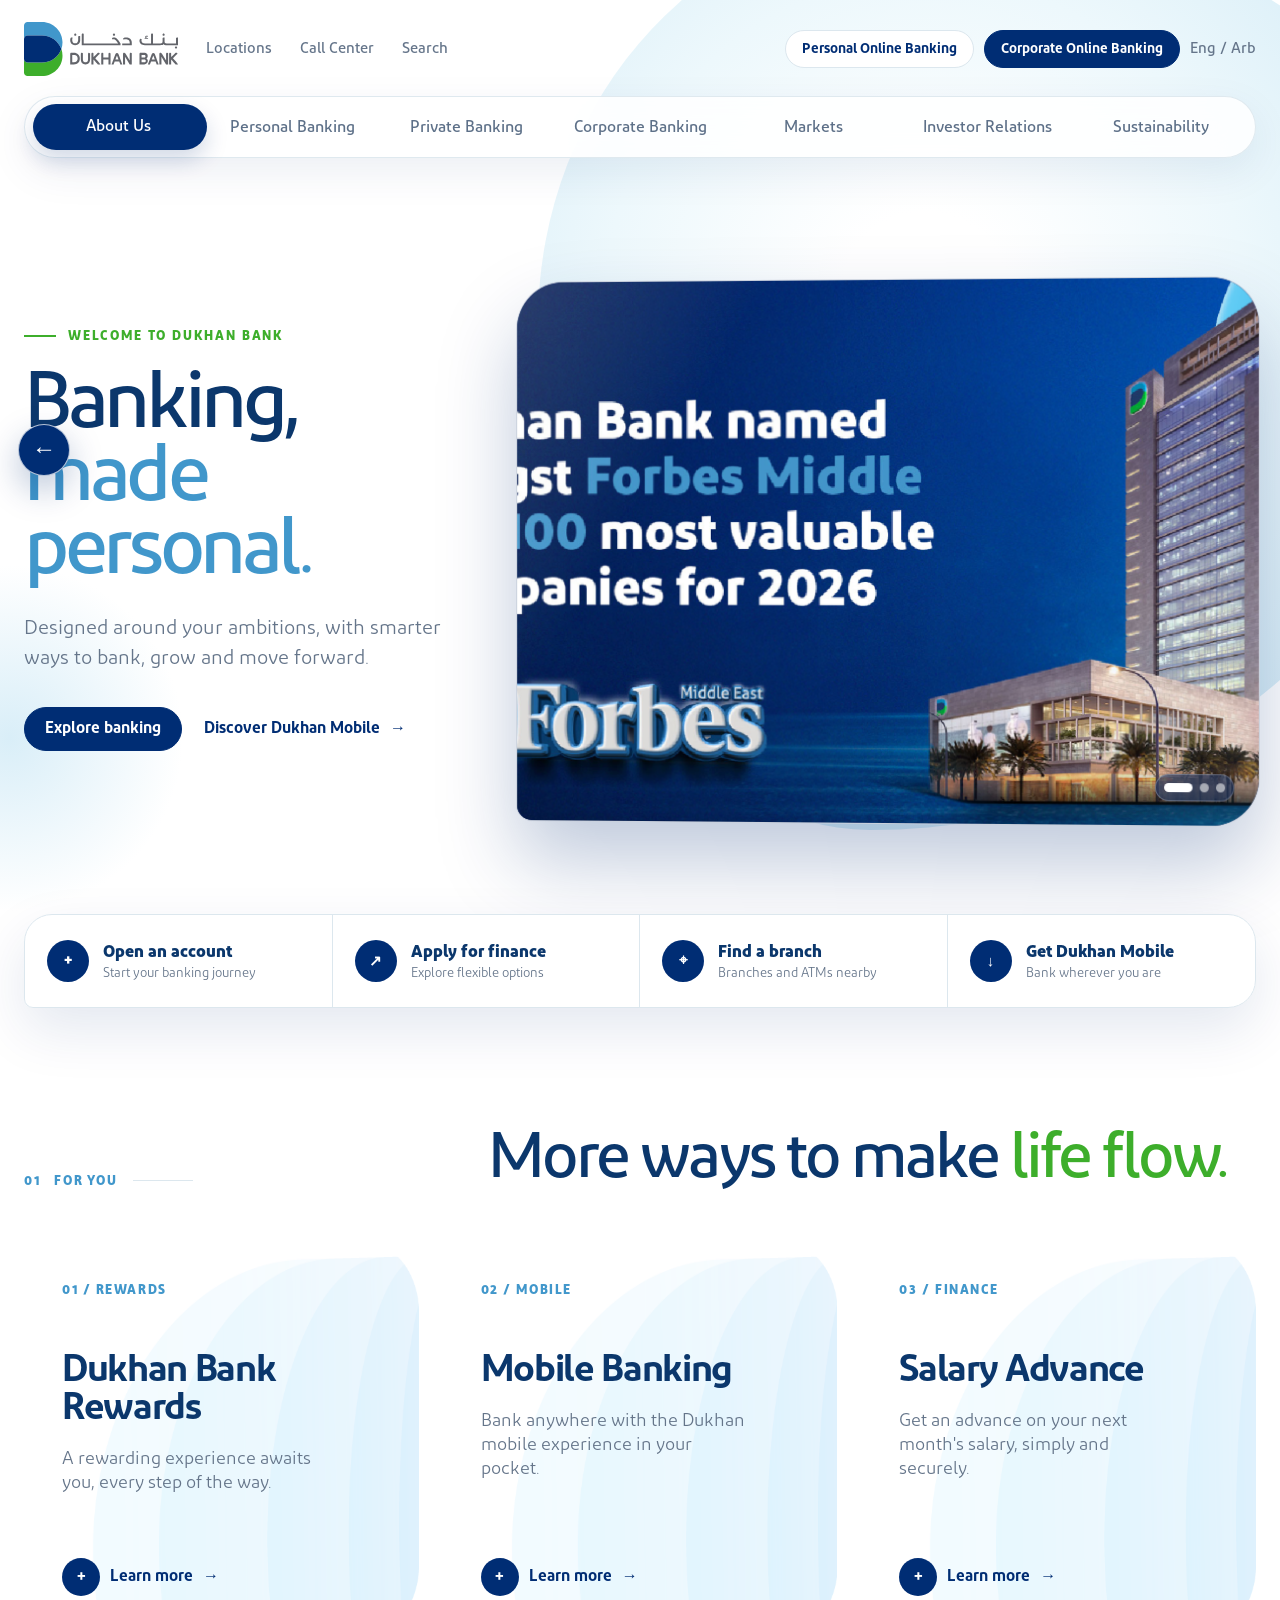
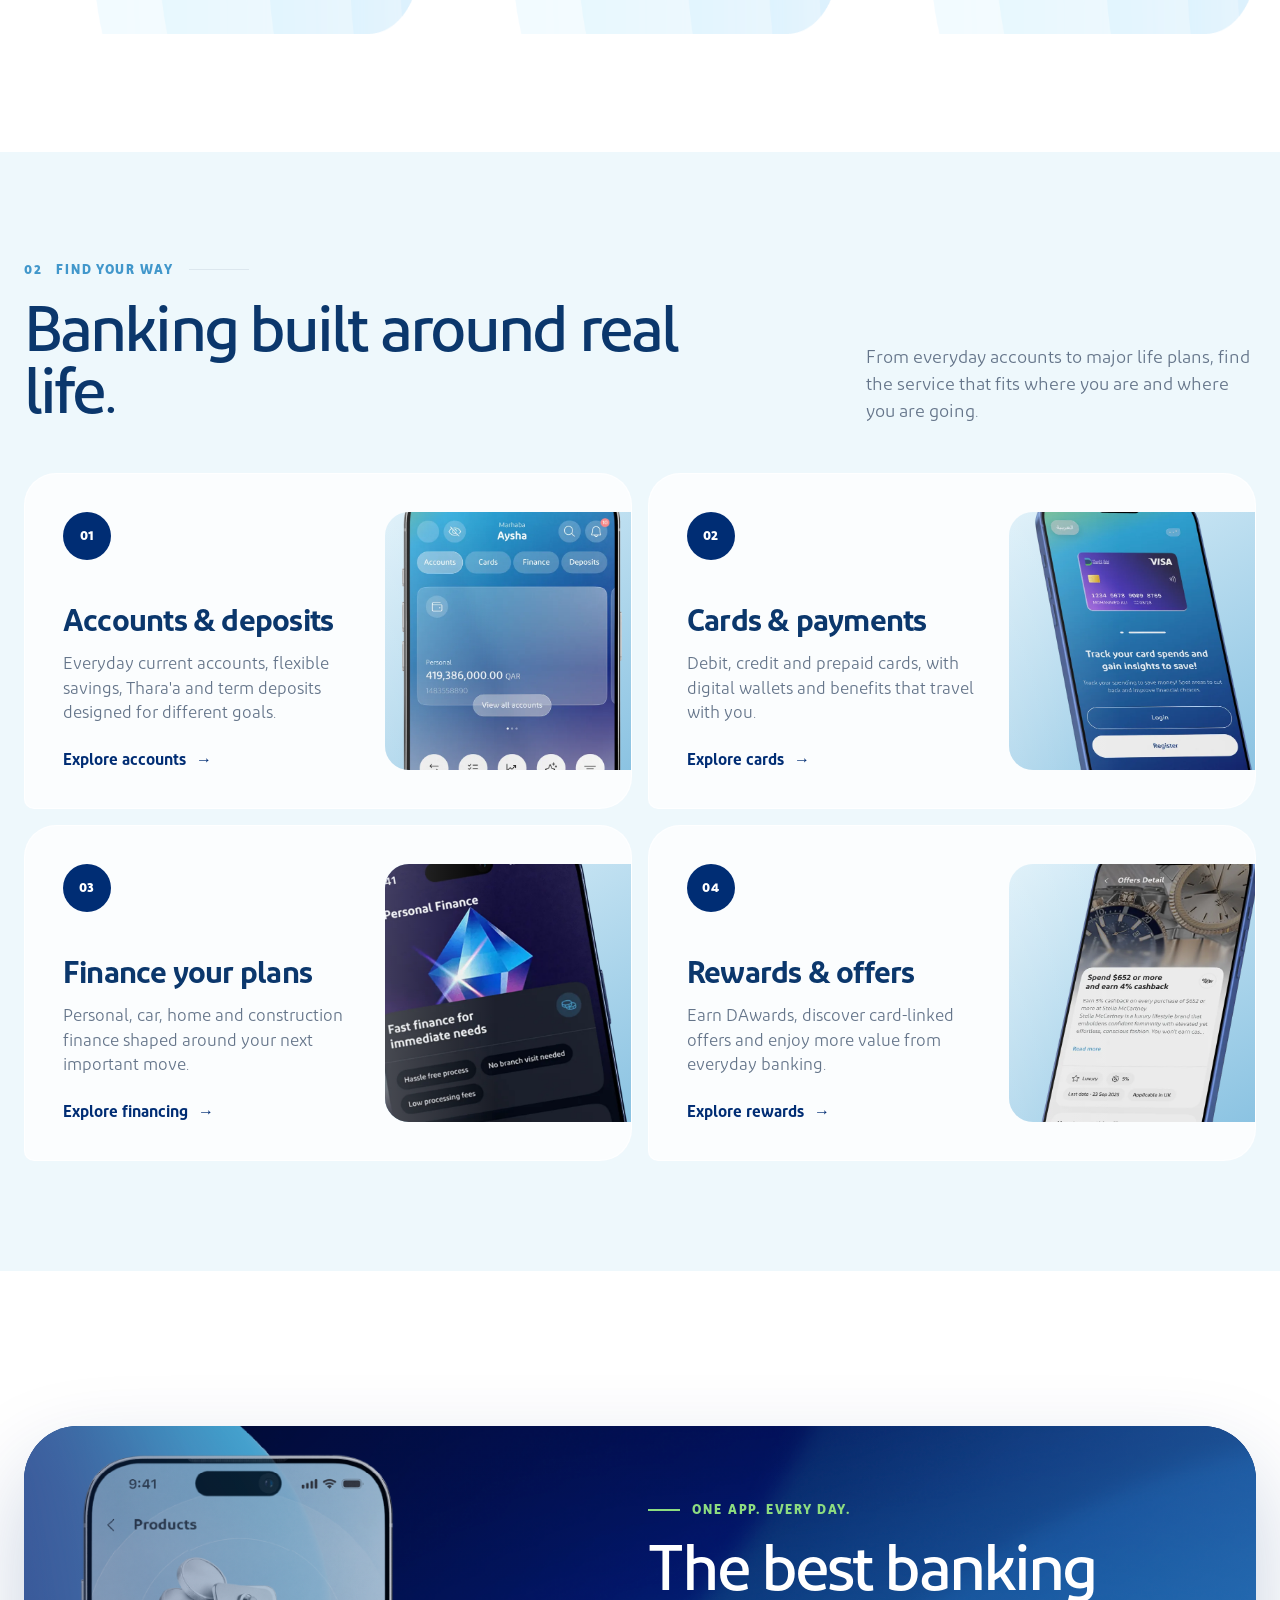
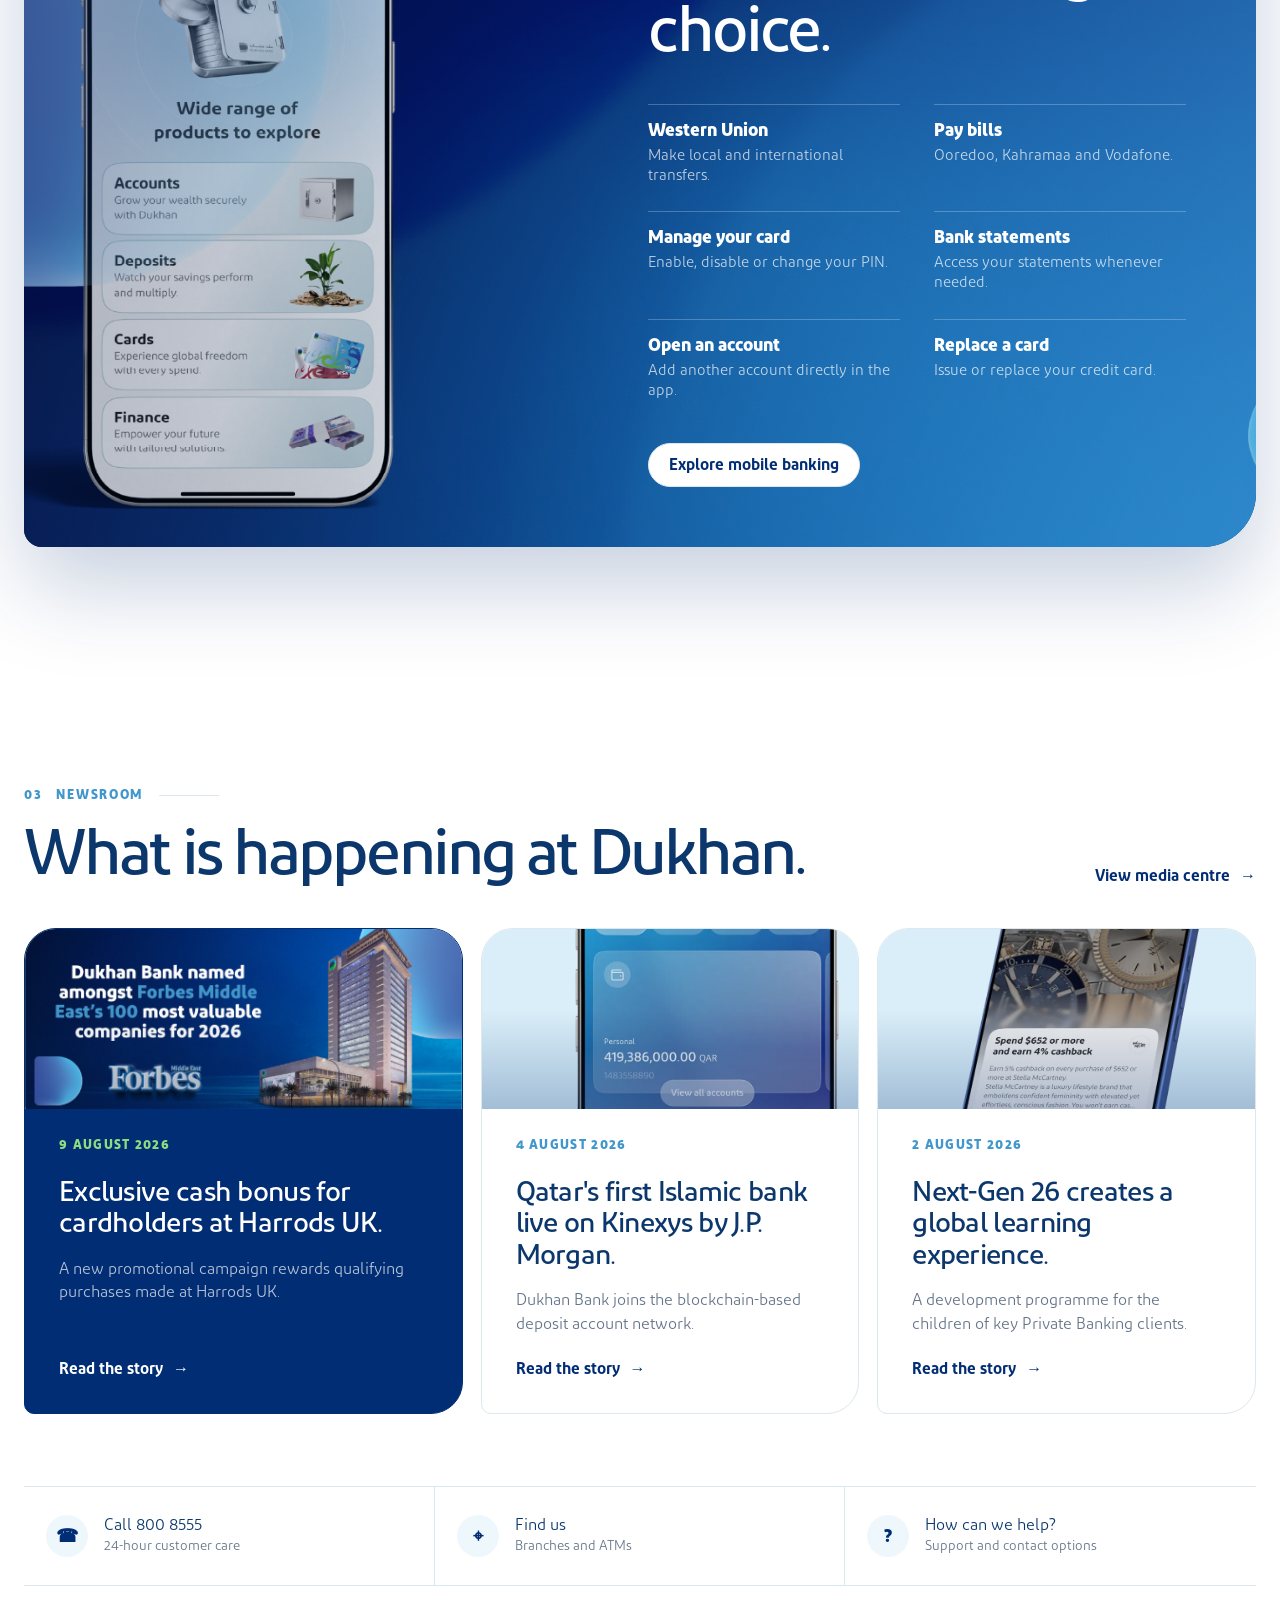
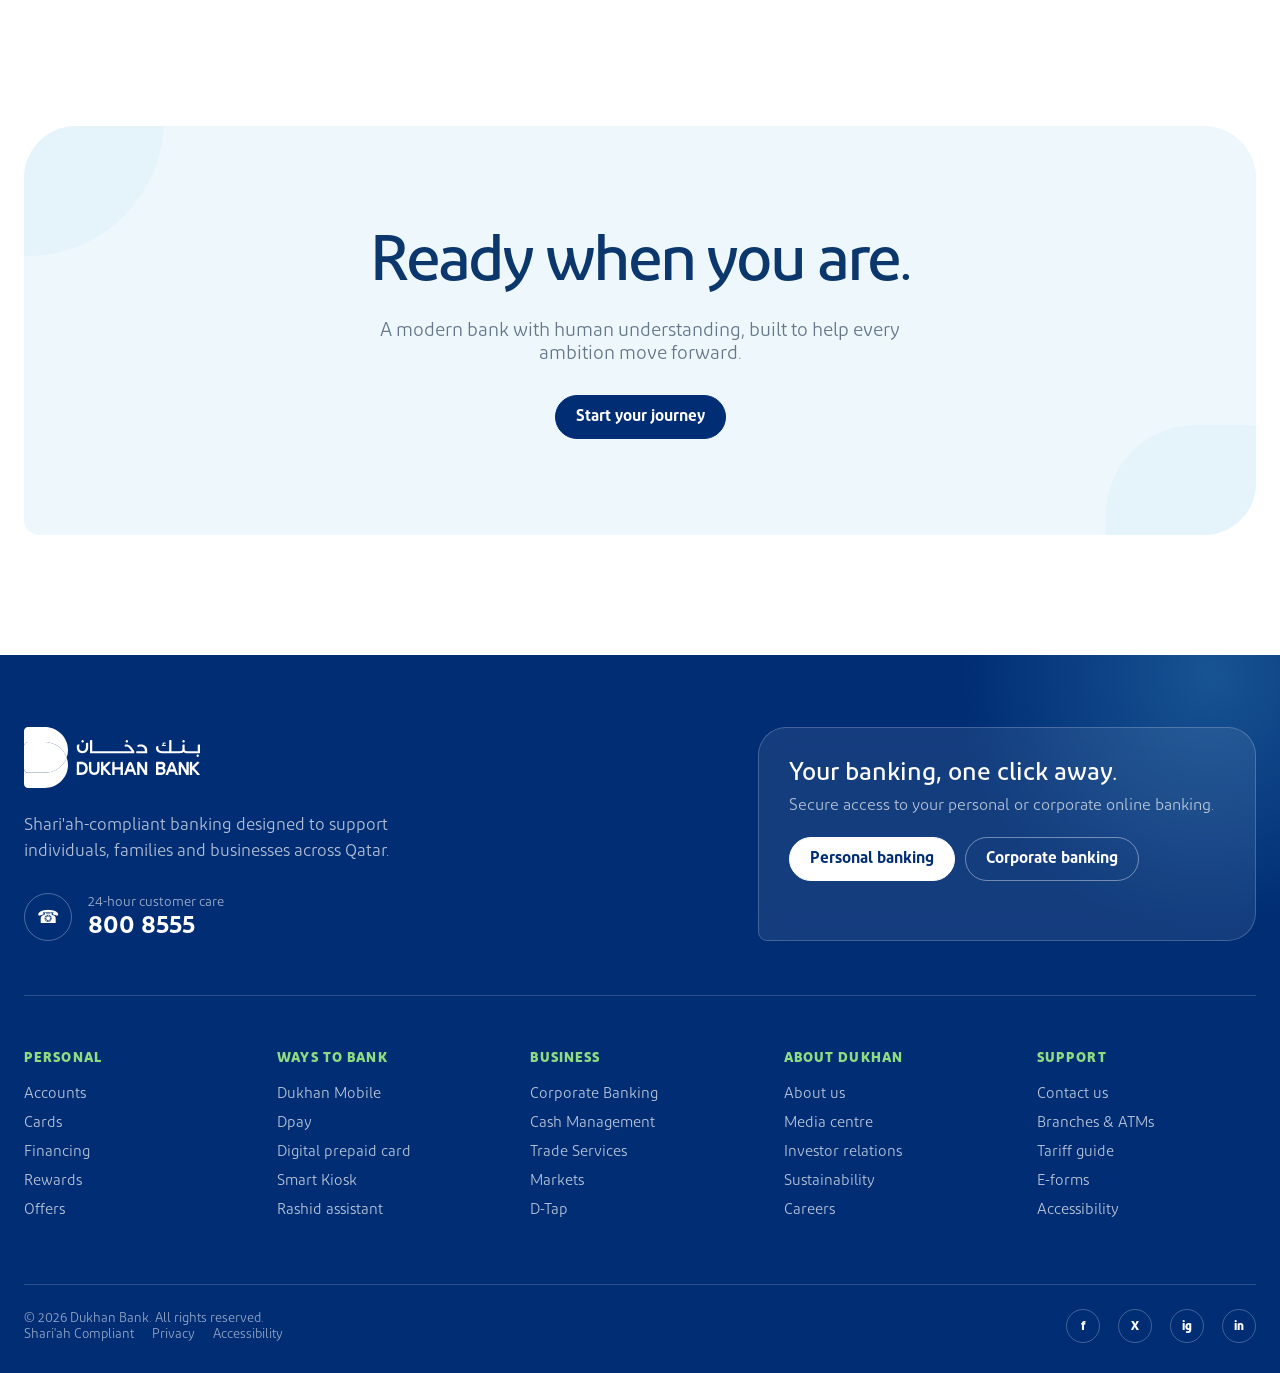
==== option-2/index.html @ 4fe86a5a "Add homepage option selector" ====
<!doctype html>
<html lang="en">
<head>
  <meta charset="utf-8">
  <meta name="viewport" content="width=device-width, initial-scale=1">
  <meta name="description" content="Dukhan Bank homepage, option two.">
  <title>Dukhan Bank | Option Two</title>
  <style>
    @font-face{font-family:Diodrum;src:url("../fonts/DiodrumArabic-Regular.otf") format("opentype");font-weight:400;font-display:swap}
    @font-face{font-family:Diodrum;src:url("../fonts/DiodrumArabic-Medium.otf") format("opentype");font-weight:500;font-display:swap}
    @font-face{font-family:Diodrum;src:url("../fonts/DiodrumArabic-Semibold.otf") format("opentype");font-weight:600;font-display:swap}
    @font-face{font-family:Diodrum;src:url("../fonts/DiodrumArabic-Bold.otf") format("opentype");font-weight:700;font-display:swap}

    :root{
      --navy:#002d74;--blue:#4197cb;--sky:#d9eef8;--aqua:#eef8fc;--green:#3dae2b;
      --ink:#0b376c;--muted:#65758a;--white:#fff;--line:#dce7ee;--ease:cubic-bezier(.22,1,.36,1);
      --max:1320px;--radius:34px;--shadow:0 26px 70px rgba(0,45,116,.13)
    }
    *{box-sizing:border-box}
    html{scroll-behavior:smooth}
    body{margin:0;background:#fff;color:var(--ink);font-family:Diodrum,"Segoe UI",sans-serif;overflow-x:hidden}
    button,a{font:inherit}a{color:inherit;text-decoration:none}button{color:inherit}
    img{display:block;max-width:100%}
    .shell{width:min(calc(100% - 48px),var(--max));margin-inline:auto}
    .skip{position:fixed;z-index:1000;left:20px;top:10px;transform:translateY(-150%);padding:10px 18px;border-radius:100px;background:var(--navy);color:#fff}
    .skip:focus{transform:none}

    .site-header{position:relative;z-index:100;padding:20px 0 0}
    .header-row{display:flex;align-items:center;gap:28px;min-height:58px}
    .brand-logo{display:block;width:154px;flex:0 0 auto;transition:transform .3s var(--ease)}
    .brand-logo img{width:100%;height:auto}
    .brand-logo:hover{transform:translateY(-2px) scale(1.015)}
    .header-links{display:flex;align-items:center;gap:28px;margin-right:auto}
    .utility-link{position:relative;color:var(--muted);font-size:15px;font-weight:500}
    .utility-link::after{position:absolute;left:0;bottom:-7px;width:100%;height:2px;transform:scaleX(0);transform-origin:right;background:var(--green);content:"";transition:transform .25s var(--ease)}
    .utility-link:hover::after,.utility-link:focus-visible::after{transform:scaleX(1);transform-origin:left}
    .header-actions{display:flex;align-items:center;gap:10px}
    .pill{display:inline-flex;min-height:44px;align-items:center;justify-content:center;gap:9px;padding:0 20px;border:1px solid var(--navy);border-radius:999px;background:var(--navy);color:#fff;font-weight:600;cursor:pointer;transition:transform .2s var(--ease),box-shadow .2s,background .2s,color .2s}
    .pill:hover,.pill:focus-visible{transform:translateY(-2px);box-shadow:0 13px 28px rgba(0,45,116,.2)}
    .pill.secondary{background:#fff;color:var(--navy);border-color:var(--line)}
    .pill.secondary:hover{border-color:var(--blue);background:var(--aqua)}
    .pill.small{min-height:38px;padding-inline:16px;font-size:14px}
    .menu-toggle{display:none;width:44px;height:44px;padding:0;border:1px solid var(--line);border-radius:50%;background:#fff;cursor:pointer}
    .menu-toggle span,.menu-toggle::before,.menu-toggle::after{display:block;width:18px;height:2px;margin:4px auto;border-radius:4px;background:var(--navy);content:"";transition:.25s}

    .nav-wrap{margin-top:18px}
    .main-nav{position:relative;display:flex;align-items:center;justify-content:space-between;padding:7px;border:1px solid rgba(220,231,238,.9);border-radius:999px;background:rgba(255,255,255,.86);box-shadow:0 14px 40px rgba(0,45,116,.08);backdrop-filter:blur(18px)}
    .nav-indicator{position:absolute;z-index:0;top:7px;bottom:7px;left:0;width:0;border-radius:999px;background:var(--navy);box-shadow:0 10px 22px rgba(0,45,116,.18);pointer-events:none;transition:transform .42s var(--ease),width .42s var(--ease)}
    .nav-item{position:relative;z-index:1;flex:1}
    .nav-button{position:relative;z-index:1;width:100%;min-height:46px;padding:0 14px;border:0;border-radius:999px;background:transparent;color:#5d7088;font-weight:500;white-space:nowrap;cursor:pointer;transition:color .3s var(--ease),transform .3s var(--ease)}
    .nav-item.is-highlighted>.nav-button{color:#fff;transform:translateY(-1px)}
    .dropdown{position:absolute;top:calc(100% + 12px);left:0;width:250px;margin:0;padding:10px;visibility:hidden;list-style:none;border:1px solid rgba(220,231,238,.9);border-radius:22px;background:rgba(255,255,255,.97);box-shadow:var(--shadow);opacity:0;transform:translateY(10px);transition:.24s var(--ease)}
    .nav-item:hover>.dropdown,.nav-item:focus-within>.dropdown,.nav-item.open>.dropdown{visibility:visible;opacity:1;transform:none}
    .dropdown li{position:relative}
    .dropdown a{display:flex;align-items:center;justify-content:space-between;padding:11px 13px;border-radius:13px;color:#526982;transition:.2s}
    .dropdown a:hover,.dropdown a:focus-visible{padding-left:17px;background:var(--aqua);color:var(--navy)}
    .dropdown a.has-next::after{content:"›";font-size:20px;color:var(--blue)}
    .dropdown .dropdown{top:-10px;left:calc(100% + 12px)}
    .dropdown li:hover>.dropdown,.dropdown li:focus-within>.dropdown{visibility:visible;opacity:1;transform:none}

    main{position:relative}
    .hero{position:relative;min-height:790px;padding:96px 0 64px;isolation:isolate}
    .hero::before{position:absolute;z-index:-2;top:-250px;right:-180px;width:min(72vw,960px);aspect-ratio:1;border-radius:42% 58% 64% 36%/45% 42% 58% 55%;background:radial-gradient(circle at 42% 42%,#fff 0 11%,#edf8fc 42%,#d7edf7 72%,rgba(215,237,247,0) 73%);content:"";animation:liquid 13s ease-in-out infinite alternate}
    .hero::after{position:absolute;z-index:-1;left:-170px;bottom:30px;width:360px;height:360px;border-radius:50%;background:radial-gradient(circle,var(--sky),rgba(217,238,248,0) 68%);content:""}
    .hero-grid{display:grid;grid-template-columns:minmax(320px,.72fr) minmax(600px,1.28fr);align-items:center;gap:70px}
    .eyebrow{display:flex;align-items:center;gap:12px;margin-bottom:22px;color:var(--green);font-size:13px;font-weight:700;letter-spacing:.14em;text-transform:uppercase}
    .eyebrow::before{width:32px;height:2px;background:currentColor;content:""}
    h1,h2,h3,p{margin:0}
    h1{font-size:clamp(58px,6.2vw,94px);font-weight:500;letter-spacing:-.055em;line-height:.92}
    h1 span{display:block;color:var(--blue)}
    .hero-copy{max-width:480px;margin-top:28px;color:var(--muted);font-size:20px;line-height:1.5}
    .hero-actions{display:flex;align-items:center;gap:22px;margin-top:34px}
    .text-link{display:inline-flex;align-items:center;gap:10px;color:var(--navy);font-weight:600}
    .text-link i{font-style:normal;transition:transform .2s}.text-link:hover i{transform:translateX(5px)}
    .hero-content>*{opacity:0;transform:translateY(28px)}
    .loaded .hero-content>*{opacity:1;transform:none;transition:opacity .7s,transform .9s var(--ease)}
    .loaded .hero-content .eyebrow{transition-delay:.05s}.loaded .hero-content h1{transition-delay:.13s}.loaded .hero-copy{transition-delay:.23s}.loaded .hero-actions{transition-delay:.33s}

    .hero-stage{position:relative;min-height:570px;perspective:1200px}
    .hero-frame{position:absolute;inset:25px 0 0;overflow:hidden;border:1px solid rgba(255,255,255,.78);border-radius:48px 48px 48px 16px;background:#092762;box-shadow:0 40px 80px rgba(0,45,116,.25);transform:rotateY(-2deg);transform-origin:center;transition:transform .6s var(--ease)}
    .hero-stage:hover .hero-frame{transform:rotateY(0) translateY(-5px)}
    .slides{position:absolute;inset:0}
    .slide{position:absolute;inset:-2%;background:url("../images/mainbanner.png") center/cover no-repeat;opacity:0;transform:scale(1.08);transition:opacity 1s ease,transform 6s ease}
    .slide:nth-child(2){background-position:52% center}.slide:nth-child(3){background-position:48% center}
    .slide.active{opacity:1;transform:scale(1)}
    .hero-frame::after{position:absolute;inset:0;background:linear-gradient(120deg,rgba(255,255,255,.16),transparent 24%,transparent 78%,rgba(65,151,203,.13));pointer-events:none;content:""}
    .slide-controls{position:absolute;z-index:3;right:24px;bottom:24px;display:flex;align-items:center;gap:7px;padding:8px;border:1px solid rgba(255,255,255,.24);border-radius:999px;background:rgba(0,45,116,.42);backdrop-filter:blur(15px)}
    .dot{width:9px;height:9px;padding:0;border:0;border-radius:50%;background:rgba(255,255,255,.55);cursor:pointer;transition:.3s}
    .dot.active{width:28px;border-radius:100px;background:#fff}
    .quick-actions{position:relative;z-index:5;margin-top:-34px}
    .quick-grid{display:grid;grid-template-columns:repeat(4,1fr);overflow:hidden;border:1px solid var(--line);border-radius:28px 28px 28px 9px;background:rgba(255,255,255,.94);box-shadow:0 22px 55px rgba(0,45,116,.11);backdrop-filter:blur(16px)}
    .quick-link{display:flex;align-items:center;gap:14px;min-height:92px;padding:20px 22px;border-right:1px solid var(--line);transition:background .25s,transform .25s var(--ease)}.quick-link:last-child{border-right:0}.quick-link:hover{background:var(--aqua)}
    .quick-icon{display:grid;width:42px;height:42px;flex:0 0 auto;place-items:center;border-radius:50%;background:var(--navy);color:#fff;font-size:15px;font-weight:700;transition:transform .3s,background .3s}.quick-link:hover .quick-icon{transform:rotate(-7deg) scale(1.08);background:var(--green)}
    .quick-link strong{display:block;font-size:17px}.quick-link small{display:block;margin-top:3px;color:var(--muted);font-size:13px}

    .section{padding:118px 0}.section-number{display:flex;align-items:center;gap:16px;color:var(--blue);font-size:13px;font-weight:700;letter-spacing:.13em;text-transform:uppercase}.section-number::after{width:60px;height:1px;background:var(--line);content:""}
    .section-head{display:grid;grid-template-columns:.7fr 1.3fr;gap:50px;align-items:end;margin-bottom:55px}
    .section-head h2{max-width:800px;font-size:clamp(42px,5vw,74px);font-weight:500;letter-spacing:-.045em;line-height:.98}.section-head h2 span{color:var(--green)}
    .offers{position:relative}
    .offer-grid{display:grid;grid-template-columns:repeat(12,1fr);gap:24px}
    .offer-card{position:relative;grid-column:span 4;min-height:390px;display:flex;flex-direction:column;overflow:hidden;padding:38px;border-radius:36px 36px 36px 12px;background:url("../images/box.png") center/100% 100% no-repeat;transition:transform .45s var(--ease),filter .45s;isolation:isolate}
    .offer-card:nth-child(2){transform:translateY(44px)}
    .offer-card::after{position:absolute;z-index:-1;right:-60px;bottom:-80px;width:230px;height:230px;border-radius:50%;background:rgba(65,151,203,.12);content:"";transform:scale(.6);opacity:0;transition:.5s var(--ease)}
    .offer-card:hover{transform:translateY(-10px);filter:drop-shadow(0 28px 28px rgba(0,45,116,.12))}.offer-card:nth-child(2):hover{transform:translateY(34px)}
    .offer-card:hover::after{transform:scale(1);opacity:1}
    .card-index{color:var(--blue);font-size:13px;font-weight:700;letter-spacing:.12em}
    .offer-card h3{max-width:290px;margin-top:52px;font-size:38px;font-weight:600;letter-spacing:-.035em;line-height:1}
    .offer-card p{max-width:270px;margin:20px 0 34px;color:var(--muted);font-size:18px;line-height:1.35}
    .offer-card .text-link{margin-top:auto}.offer-card .text-link::before{display:grid;width:38px;height:38px;place-items:center;border-radius:50%;background:var(--navy);color:#fff;content:"+";transition:.3s}.offer-card:hover .text-link::before{transform:rotate(90deg);background:var(--green)}

    .pathways{padding:110px 0;background:var(--aqua)}
    .pathway-head{display:flex;align-items:end;justify-content:space-between;gap:40px;margin-bottom:48px}
    .pathway-head h2{max-width:700px;margin-top:22px;font-size:clamp(42px,5vw,72px);font-weight:500;letter-spacing:-.045em;line-height:.98}
    .pathway-head p{max-width:390px;color:var(--muted);font-size:18px;line-height:1.5}
    .pathway-grid{display:grid;grid-template-columns:repeat(2,1fr);gap:16px}
    .pathway{position:relative;min-height:330px;display:grid;grid-template-columns:1.05fr .8fr;overflow:hidden;padding:38px 0 38px 38px;border:1px solid rgba(255,255,255,.9);border-radius:32px 32px 32px 10px;background:rgba(255,255,255,.74);transition:transform .35s var(--ease),background .35s,box-shadow .35s}
    .pathway:hover{transform:translateY(-6px);background:#fff;box-shadow:0 24px 55px rgba(0,45,116,.1)}
    .pathway-copy{position:relative;z-index:2;padding-right:10px}
    .pathway-icon{display:grid;width:48px;height:48px;place-items:center;border-radius:50%;background:var(--navy);color:#fff;font-size:13px;font-weight:700;letter-spacing:.06em}
    .pathway h3{margin-top:43px;font-size:31px;font-weight:600;letter-spacing:-.025em}.pathway p{max-width:420px;margin:12px 0 25px;color:var(--muted);font-size:17px;line-height:1.45}.pathway .text-link{position:relative;z-index:1}
    .pathway-visual{position:relative;min-width:0;margin:0;overflow:hidden;border-radius:24px 0 0 24px;background:linear-gradient(150deg,var(--sky),#8bc3e2);isolation:isolate}
    .pathway-visual::after{position:absolute;inset:0;background:linear-gradient(90deg,rgba(255,255,255,.2),transparent 45%);content:""}
    .pathway-visual img{position:absolute;width:128%;max-width:none;height:128%;object-fit:cover;object-position:center top;transition:transform .75s var(--ease)}
    .pathway:hover .pathway-visual img{transform:scale(1.055) rotate(1deg)}
    .pathway:nth-child(1) .pathway-visual img{left:-25%;top:-12%}.pathway:nth-child(2) .pathway-visual img{left:-10%;top:-7%}.pathway:nth-child(3) .pathway-visual img{left:-18%;top:-12%}.pathway:nth-child(4) .pathway-visual img{left:-8%;top:-7%}

    .digital{padding:155px 0 120px}
    .digital-panel{position:relative;min-height:680px;overflow:hidden;border-radius:54px 54px 54px 18px;background:#002d74;color:#fff;box-shadow:0 40px 90px rgba(0,45,116,.22);isolation:isolate}
    .digital-panel::before{position:absolute;z-index:-1;inset:0;background:linear-gradient(115deg,rgba(0,20,69,.25) 8%,rgba(0,45,116,.1) 48%,rgba(65,151,203,.55));content:""}
    .digital-bg{position:absolute;z-index:-2;inset:0;background:url("../images/lowerbanner.png") center/cover no-repeat;transform:scale(1.01);transition:transform 1.2s var(--ease)}
    .digital-panel:hover .digital-bg{transform:scale(1.045)}
    .digital-content{width:55%;margin-left:auto;padding:76px 70px 60px}
    .digital-content .eyebrow{color:#8ddc80}.digital-content h2{font-size:clamp(45px,5vw,72px);font-weight:500;letter-spacing:-.045em;line-height:.95}
    .feature-list{display:grid;grid-template-columns:1fr 1fr;gap:25px 34px;margin:42px 0;padding:0;list-style:none}
    .feature-list li{padding-top:14px;border-top:1px solid rgba(255,255,255,.24)}
    .feature-list b{display:block;font-size:18px}.feature-list span{display:block;margin-top:5px;color:rgba(255,255,255,.72);font-size:15px;line-height:1.35}

    .news{padding:120px 0 40px}
    .news-head{display:flex;align-items:end;justify-content:space-between;gap:30px;margin-bottom:42px}.news-head h2{margin-top:20px;font-size:clamp(42px,5vw,70px);font-weight:500;letter-spacing:-.045em;line-height:.98}
    .news-grid{display:grid;grid-template-columns:1.1fr .95fr .95fr;gap:18px}
    .news-card{position:relative;min-height:430px;display:flex;flex-direction:column;overflow:hidden;padding:0 34px 34px;border:1px solid var(--line);border-radius:32px 32px 32px 10px;background:#fff;transition:transform .35s var(--ease),box-shadow .35s,border-color .35s}
    .news-card:first-child{background:var(--navy);color:#fff;border-color:var(--navy)}.news-card:hover{transform:translateY(-7px);border-color:var(--blue);box-shadow:0 25px 55px rgba(0,45,116,.1)}
    .news-art{position:relative;height:180px;margin:0 -34px 28px;overflow:hidden;background:var(--sky);isolation:isolate}.news-art::after{position:absolute;inset:0;background:linear-gradient(180deg,transparent 45%,rgba(0,45,116,.25));content:"";pointer-events:none}
    .news-art img{width:100%;height:100%;object-fit:cover;transition:transform .7s var(--ease)}.news-card:hover .news-art img{transform:scale(1.055)}.news-card:nth-child(2) .news-art img{object-position:center 27%}.news-card:nth-child(3) .news-art img{object-position:center 20%}
    .news-date{color:var(--blue);font-size:13px;font-weight:700;letter-spacing:.1em;text-transform:uppercase}.news-card:first-child .news-date{color:#8ddc80}
    .news-card h3{margin:24px 0 18px;font-size:clamp(25px,2.2vw,34px);font-weight:500;letter-spacing:-.025em;line-height:1.12}.news-card p{margin-bottom:24px;color:var(--muted);line-height:1.45}.news-card:first-child p{color:rgba(255,255,255,.7)}.news-card .text-link{margin-top:auto}.news-card:first-child .text-link{color:#fff}

    .service-strip{padding:72px 0 0}.service-grid{display:grid;grid-template-columns:repeat(3,1fr);border-block:1px solid var(--line)}
    .service-link{display:flex;align-items:center;gap:16px;padding:28px 22px;border-right:1px solid var(--line);transition:background .25s}.service-link:last-child{border-right:0}.service-link:hover{background:var(--aqua)}
    .service-link b{display:grid;width:42px;height:42px;flex:0 0 auto;place-items:center;border-radius:50%;background:var(--aqua);color:var(--navy);font-size:18px}.service-link span{display:block}.service-link small{display:block;margin-top:3px;color:var(--muted)}

    .closing{padding:100px 0 120px;text-align:center}.closing-inner{position:relative;overflow:hidden;padding:96px 24px;border-radius:52px 52px 52px 15px;background:var(--aqua)}
    .closing-inner::before,.closing-inner::after{position:absolute;width:260px;height:260px;border-radius:42% 58% 64% 36%;background:var(--sky);opacity:.45;content:"";animation:liquid 10s ease-in-out infinite alternate}.closing-inner::before{left:-120px;top:-130px}.closing-inner::after{right:-110px;bottom:-150px;animation-direction:alternate-reverse}
    .closing h2{position:relative;font-size:clamp(44px,5vw,72px);font-weight:500;letter-spacing:-.045em}.closing p{position:relative;max-width:580px;margin:20px auto 30px;color:var(--muted);font-size:19px}

    footer{position:relative;overflow:hidden;background:var(--navy);color:#fff}footer::before{position:absolute;right:-190px;top:-240px;width:520px;height:520px;border-radius:50%;background:radial-gradient(circle,rgba(65,151,203,.36),transparent 68%);content:""}
    .footer-top{position:relative;display:grid;grid-template-columns:1.15fr .85fr;gap:60px;padding:72px 0 54px;border-bottom:1px solid rgba(255,255,255,.17)}
    .footer-brand .brand-logo{width:176px;filter:brightness(0) invert(1)}.footer-brand p{max-width:430px;margin-top:24px;color:rgba(255,255,255,.7);font-size:17px;line-height:1.5}.care{display:flex;align-items:center;gap:16px;margin-top:30px}.care-icon{display:grid;width:48px;height:48px;place-items:center;border:1px solid rgba(255,255,255,.3);border-radius:50%;font-size:18px}.care small{display:block;color:rgba(255,255,255,.63)}.care a{font-size:25px;font-weight:600}.care a:hover{color:#8ddc80}
    .login-panel{padding:30px;border:1px solid rgba(255,255,255,.2);border-radius:28px 28px 28px 9px;background:rgba(255,255,255,.08);backdrop-filter:blur(14px)}.login-panel h3{font-size:25px;font-weight:500}.login-panel p{margin:8px 0 22px;color:rgba(255,255,255,.68)}.login-actions{display:flex;flex-wrap:wrap;gap:10px}.login-panel .pill{background:#fff;color:var(--navy);border-color:#fff}.login-panel .pill.secondary{background:transparent;color:#fff;border-color:rgba(255,255,255,.4)}
    .footer-directory{position:relative;display:grid;grid-template-columns:repeat(5,1fr);gap:34px;padding:54px 0}.footer-col h4{margin:0 0 18px;color:#8ddc80;font-size:14px;letter-spacing:.08em;text-transform:uppercase}.footer-col a{display:block;width:max-content;max-width:100%;margin:11px 0;color:rgba(255,255,255,.72);font-size:15px;transition:color .2s,transform .2s}.footer-col a:hover{color:#fff;transform:translateX(3px)}
    .footer-bottom{position:relative;display:flex;align-items:center;justify-content:space-between;gap:28px;padding:24px 0 30px;border-top:1px solid rgba(255,255,255,.17);color:rgba(255,255,255,.58);font-size:13px}.legal-links,.social-links{display:flex;align-items:center;gap:18px}.footer-bottom a:hover{color:#fff}.social-links a{display:grid;width:34px;height:34px;place-items:center;border:1px solid rgba(255,255,255,.25);border-radius:50%;color:#fff;font-size:12px;font-weight:700}.social-links a:hover{background:#fff;color:var(--navy)}
    .option-home{position:fixed;z-index:1000;left:18px;top:50%;display:grid;width:52px;height:52px;place-items:center;border:1px solid rgba(255,255,255,.7);border-radius:50%;background:var(--navy);color:#fff;box-shadow:0 14px 34px rgba(0,45,116,.28);font-size:24px;transform:translateY(-50%);transition:transform .25s var(--ease),background .25s,box-shadow .25s}
    .option-home::after{position:absolute;left:62px;padding:7px 11px;border-radius:9px;background:var(--navy);color:#fff;content:"View options";font-size:13px;font-weight:600;white-space:nowrap;opacity:0;pointer-events:none;transform:translateX(-5px);transition:opacity .2s,transform .2s}
    .option-home:hover,.option-home:focus-visible{background:var(--blue);box-shadow:0 18px 38px rgba(0,45,116,.36);transform:translateY(-50%) scale(1.07)}.option-home:hover::after,.option-home:focus-visible::after{opacity:1;transform:none}
    .reveal{opacity:0;transform:translateY(35px);transition:opacity .7s,transform .9s var(--ease)}.reveal.visible{opacity:1;transform:none}
    @keyframes liquid{0%{border-radius:42% 58% 64% 36%/45% 42% 58% 55%;transform:rotate(-3deg) scale(.97)}100%{border-radius:60% 40% 38% 62%/55% 66% 34% 45%;transform:rotate(4deg) scale(1.04)}}
    @keyframes float{50%{transform:translateY(-10px) rotate(-1deg)}}

    @media(max-width:1080px){
      .header-links{display:none}.hero{padding-top:70px}.hero-grid{grid-template-columns:1fr;gap:30px}.hero-content{max-width:760px}.hero-stage{min-height:600px}.nav-button{font-size:14px;padding-inline:9px}.offer-card{padding:30px}.digital-content{width:62%;padding-right:45px}.footer-directory{grid-template-columns:repeat(3,1fr)}
    }
    @media(max-width:820px){
      .shell{width:min(calc(100% - 28px),var(--max))}.site-header{padding-top:12px}.header-actions .secondary,.header-actions .small{display:none}.menu-toggle{display:block}.main-nav{position:absolute;top:82px;left:14px;right:14px;display:none;padding:12px;border-radius:26px;box-shadow:var(--shadow)}.main-nav.mobile-open{display:block}.nav-indicator{display:none}.nav-item{width:100%}.nav-button{text-align:left;padding-inline:18px}.nav-item.active>.nav-button{background:var(--navy);color:#fff}.dropdown,.dropdown .dropdown{position:static;width:100%;display:none;visibility:visible;margin:5px 0;padding:5px 5px 5px 14px;border:0;box-shadow:none;opacity:1;transform:none}.nav-item.open>.dropdown,.dropdown li:focus-within>.dropdown{display:block}.nav-item:hover>.dropdown{display:none}.nav-item.open:hover>.dropdown{display:block}
      .hero{min-height:auto;padding:76px 0 30px}.hero-grid{display:flex;flex-direction:column}.hero-content{width:100%}h1{font-size:clamp(52px,15vw,76px)}.hero-copy{font-size:18px}.hero-stage{width:100%;min-height:440px}.hero-frame{inset:20px 0 0;border-radius:34px 34px 34px 12px}.quick-actions{margin-top:18px}.quick-grid{grid-template-columns:repeat(2,1fr)}.quick-link:nth-child(2){border-right:0}.quick-link:nth-child(-n+2){border-bottom:1px solid var(--line)}.section{padding:90px 0}.section-head{grid-template-columns:1fr;gap:24px}.offer-grid{display:block}.offer-card,.offer-card:nth-child(2){min-height:340px;margin-bottom:20px;transform:none}.offer-card:hover,.offer-card:nth-child(2):hover{transform:translateY(-6px)}.pathways{padding:80px 0}.pathway-head{display:block}.pathway-head p{margin-top:22px}.pathway-grid{grid-template-columns:1fr}.digital{padding:80px 0}.digital-panel{min-height:760px;border-radius:38px 38px 38px 14px}.digital-bg{background-position:27% center;opacity:.72}.digital-content{width:100%;padding:310px 30px 45px;background:linear-gradient(0deg,rgba(0,31,83,.97) 5%,rgba(0,45,116,.8) 58%,transparent)}.feature-list{grid-template-columns:1fr}.news{padding-top:90px}.news-head{align-items:flex-start;flex-direction:column}.news-grid{grid-template-columns:1fr}.news-card{min-height:390px}.service-grid{grid-template-columns:1fr}.service-link{border-right:0;border-bottom:1px solid var(--line)}.service-link:last-child{border-bottom:0}.closing{padding:70px 0}.closing-inner{padding:72px 22px}.footer-top{grid-template-columns:1fr}.footer-directory{grid-template-columns:repeat(2,1fr)}.footer-bottom{align-items:flex-start;flex-direction:column}.legal-links{flex-wrap:wrap}
    }
    @media(max-width:520px){.brand-logo{width:132px}.hero-actions{align-items:flex-start;flex-direction:column}.hero-stage{min-height:315px}.quick-grid{grid-template-columns:1fr}.quick-link{min-height:76px;border-right:0;border-bottom:1px solid var(--line)!important}.quick-link:last-child{border-bottom:0!important}.offer-card{background-size:cover}.pathway{grid-template-columns:1fr;padding:28px 0 0 28px}.pathway-copy{padding:0 28px 28px 0}.pathway-visual{height:220px;border-radius:24px 0 0 0}.digital-content h2{font-size:43px}.header-row{gap:12px}.header-actions{margin-left:auto}.pill{padding-inline:15px}.feature-list{gap:15px}.footer-directory{grid-template-columns:1fr}.footer-top{gap:35px}.login-actions{display:grid}.footer-brand .brand-logo{width:160px}.option-home{top:auto;bottom:18px;left:14px;width:48px;height:48px;transform:none}.option-home:hover,.option-home:focus-visible{transform:scale(1.05)}}
    @media(prefers-reduced-motion:reduce){html{scroll-behavior:auto}*,*::before,*::after{animation-duration:.01ms!important;animation-iteration-count:1!important;transition-duration:.01ms!important}}
  </style>
</head>
<body>
  <a class="option-home" href="../" aria-label="Back to design options">←</a>
  <a class="skip" href="#main">Skip to content</a>
  <header class="site-header">
    <div class="shell header-row">
      <a class="brand-logo" href="#home" aria-label="Dukhan Bank home"><img src="../images/logo.svg" alt="Dukhan Bank"></a>
      <div class="header-links">
        <a class="utility-link" href="#offers">Locations</a>
        <a class="utility-link" href="#digital">Call Center</a>
        <a class="utility-link" href="#offers">Search</a>
      </div>
      <div class="header-actions">
        <a class="pill secondary small" href="#offers">Personal Online Banking</a>
        <a class="pill small" href="#digital">Corporate Online Banking</a>
        <a class="utility-link" href="#">Eng / Arb</a>
        <button class="menu-toggle" type="button" aria-label="Toggle navigation" aria-expanded="false"><span></span></button>
      </div>
    </div>
    <div class="shell nav-wrap">
      <nav class="main-nav" aria-label="Primary navigation">
        <span class="nav-indicator" aria-hidden="true"></span>
        <div class="nav-item active"><button class="nav-button" type="button">About Us</button>
          <ul class="dropdown"><li><a class="has-next" href="#home">Overview</a><ul class="dropdown"><li><a class="has-next" href="#home">Who we are</a><ul class="dropdown"><li><a href="#home">Our story</a></li><li><a href="#home">Leadership</a></li><li><a href="#home">Values</a></li></ul></li><li><a href="#offers">Milestones</a></li></ul></li><li><a href="#digital">Newsroom</a></li><li><a href="#digital">Careers</a></li></ul>
        </div>
        <div class="nav-item"><button class="nav-button" type="button">Personal Banking</button>
          <ul class="dropdown"><li><a class="has-next" href="#offers">Accounts</a><ul class="dropdown"><li><a href="#offers">Current account</a></li><li><a href="#offers">Savings account</a></li><li><a href="#offers">Youth banking</a></li></ul></li><li><a class="has-next" href="#offers">Cards</a><ul class="dropdown"><li><a href="#offers">Credit cards</a></li><li><a href="#offers">Debit cards</a></li></ul></li><li><a href="#digital">Finance</a></li></ul>
        </div>
        <div class="nav-item"><button class="nav-button" type="button">Private Banking</button><ul class="dropdown"><li><a href="#digital">Wealth planning</a></li><li><a href="#digital">Investments</a></li><li><a href="#offers">Privileges</a></li></ul></div>
        <div class="nav-item"><button class="nav-button" type="button">Corporate Banking</button><ul class="dropdown"><li><a class="has-next" href="#digital">Financing</a><ul class="dropdown"><li><a href="#digital">Working capital</a></li><li><a href="#digital">Trade finance</a></li><li><a href="#digital">Project finance</a></li></ul></li><li><a href="#digital">Cash management</a></li></ul></div>
        <div class="nav-item"><button class="nav-button" type="button">Markets</button><ul class="dropdown"><li><a href="#home">FX</a></li><li><a href="#home">Rates</a></li><li><a href="#home">Research</a></li></ul></div>
        <div class="nav-item"><button class="nav-button" type="button">Investor Relations</button><ul class="dropdown"><li><a href="#digital">Reports</a></li><li><a href="#offers">Presentations</a></li><li><a href="#home">Governance</a></li></ul></div>
        <div class="nav-item"><button class="nav-button" type="button">Sustainability</button><ul class="dropdown"><li><a href="#digital">ESG strategy</a></li><li><a href="#offers">Community</a></li></ul></div>
      </nav>
    </div>
  </header>

  <main id="main">
    <section class="hero" id="home">
      <div class="shell hero-grid">
        <div class="hero-content">
          <div class="eyebrow">Welcome to Dukhan Bank</div>
          <h1>Banking,<span>made personal.</span></h1>
          <p class="hero-copy">Designed around your ambitions, with smarter ways to bank, grow and move forward.</p>
          <div class="hero-actions"><a class="pill" href="#offers">Explore banking</a><a class="text-link" href="#digital">Discover Dukhan Mobile <i>→</i></a></div>
        </div>
        <div class="hero-stage" aria-label="Featured news carousel">
          <div class="hero-frame">
            <div class="slides"><div class="slide active"></div><div class="slide"></div><div class="slide"></div></div>
            <div class="slide-controls"><button class="dot active" type="button" aria-label="Show slide 1"></button><button class="dot" type="button" aria-label="Show slide 2"></button><button class="dot" type="button" aria-label="Show slide 3"></button></div>
          </div>
        </div>
      </div>
    </section>

    <section class="quick-actions" aria-label="Quick actions">
      <div class="shell quick-grid">
        <a class="quick-link" href="https://dukhanbank.com/" target="_blank" rel="noopener"><span class="quick-icon">+</span><span><strong>Open an account</strong><small>Start your banking journey</small></span></a>
        <a class="quick-link" href="https://dukhanbank.com/" target="_blank" rel="noopener"><span class="quick-icon">↗</span><span><strong>Apply for finance</strong><small>Explore flexible options</small></span></a>
        <a class="quick-link" href="https://dukhanbank.com/contact-us" target="_blank" rel="noopener"><span class="quick-icon">⌖</span><span><strong>Find a branch</strong><small>Branches and ATMs nearby</small></span></a>
        <a class="quick-link" href="https://dukhanbank.com/app" target="_blank" rel="noopener"><span class="quick-icon">↓</span><span><strong>Get Dukhan Mobile</strong><small>Bank wherever you are</small></span></a>
      </div>
    </section>

    <section class="section offers" id="offers">
      <div class="shell">
        <div class="section-head reveal"><div class="section-number">01 &nbsp; For you</div><h2>More ways to make <span>life flow.</span></h2></div>
        <div class="offer-grid">
          <article class="offer-card reveal"><span class="card-index">01 / REWARDS</span><h3>Dukhan Bank Rewards</h3><p>A rewarding experience awaits you, every step of the way.</p><a class="text-link" href="#digital">Learn more <i>→</i></a></article>
          <article class="offer-card reveal"><span class="card-index">02 / MOBILE</span><h3>Mobile Banking</h3><p>Bank anywhere with the Dukhan mobile experience in your pocket.</p><a class="text-link" href="#digital">Learn more <i>→</i></a></article>
          <article class="offer-card reveal"><span class="card-index">03 / FINANCE</span><h3>Salary Advance</h3><p>Get an advance on your next month's salary, simply and securely.</p><a class="text-link" href="#digital">Learn more <i>→</i></a></article>
        </div>
      </div>
    </section>

    <section class="pathways" id="banking">
      <div class="shell">
        <div class="pathway-head reveal">
          <div><div class="section-number">02 &nbsp; Find your way</div><h2>Banking built around real life.</h2></div>
          <p>From everyday accounts to major life plans, find the service that fits where you are and where you are going.</p>
        </div>
        <div class="pathway-grid">
          <article class="pathway reveal"><div class="pathway-copy"><span class="pathway-icon">01</span><h3>Accounts &amp; deposits</h3><p>Everyday current accounts, flexible savings, Thara'a and term deposits designed for different goals.</p><a class="text-link" href="https://dukhanbank.com/personal/accounts/savings-account/tharaa-savings-account" target="_blank" rel="noopener">Explore accounts <i>→</i></a></div><figure class="pathway-visual"><img src="images/accounts.webp" alt="Dukhan Mobile accounts interface" loading="lazy" width="900" height="1354"></figure></article>
          <article class="pathway reveal"><div class="pathway-copy"><span class="pathway-icon">02</span><h3>Cards &amp; payments</h3><p>Debit, credit and prepaid cards, with digital wallets and benefits that travel with you.</p><a class="text-link" href="https://dukhanbank.com/personal/credit-cards" target="_blank" rel="noopener">Explore cards <i>→</i></a></div><figure class="pathway-visual"><img src="images/cards.webp" alt="Dukhan Mobile card experience" loading="lazy" width="900" height="982"></figure></article>
          <article class="pathway reveal"><div class="pathway-copy"><span class="pathway-icon">03</span><h3>Finance your plans</h3><p>Personal, car, home and construction finance shaped around your next important move.</p><a class="text-link" href="https://dukhanbank.com/" target="_blank" rel="noopener">Explore financing <i>→</i></a></div><figure class="pathway-visual"><img src="images/finance.webp" alt="Personal finance in Dukhan Mobile" loading="lazy" width="900" height="1510"></figure></article>
          <article class="pathway reveal"><div class="pathway-copy"><span class="pathway-icon">04</span><h3>Rewards &amp; offers</h3><p>Earn DAwards, discover card-linked offers and enjoy more value from everyday banking.</p><a class="text-link" href="https://dukhanbank.com/rewards" target="_blank" rel="noopener">Explore rewards <i>→</i></a></div><figure class="pathway-visual"><img src="images/rewards.webp" alt="Rewards and offers in Dukhan Mobile" loading="lazy" width="900" height="982"></figure></article>
        </div>
      </div>
    </section>

    <section class="digital" id="digital">
      <div class="shell">
        <div class="digital-panel reveal">
          <div class="digital-bg"></div>
          <div class="digital-content">
            <div class="eyebrow">One app. Every day.</div>
            <h2>The best banking choice.</h2>
            <ul class="feature-list">
              <li><b>Western Union</b><span>Make local and international transfers.</span></li>
              <li><b>Pay bills</b><span>Ooredoo, Kahramaa and Vodafone.</span></li>
              <li><b>Manage your card</b><span>Enable, disable or change your PIN.</span></li>
              <li><b>Bank statements</b><span>Access your statements whenever needed.</span></li>
              <li><b>Open an account</b><span>Add another account directly in the app.</span></li>
              <li><b>Replace a card</b><span>Issue or replace your credit card.</span></li>
            </ul>
            <a class="pill secondary" href="#home">Explore mobile banking</a>
          </div>
        </div>
      </div>
    </section>

    <section class="news" id="news">
      <div class="shell">
        <div class="news-head reveal"><div><div class="section-number">03 &nbsp; Newsroom</div><h2>What is happening at Dukhan.</h2></div><a class="text-link" href="https://dukhanbank.com/media-center" target="_blank" rel="noopener">View media centre <i>→</i></a></div>
        <div class="news-grid">
          <article class="news-card reveal"><div class="news-art"><img src="../images/mainbanner.png" alt="Placeholder for the Harrods cardholder campaign story" loading="lazy"></div><span class="news-date">9 August 2026</span><h3>Exclusive cash bonus for cardholders at Harrods UK.</h3><p>A new promotional campaign rewards qualifying purchases made at Harrods UK.</p><a class="text-link" href="https://dukhanbank.com/media-center/press-release/dukhan-bank-launches-exclusive-offer-giving-cardholders-cash-bonus-at-harrods-uk" target="_blank" rel="noopener">Read the story <i>→</i></a></article>
          <article class="news-card reveal"><div class="news-art"><img src="images/accounts.webp" alt="Placeholder for the Kinexys banking technology story" loading="lazy" width="900" height="1354"></div><span class="news-date">4 August 2026</span><h3>Qatar's first Islamic bank live on Kinexys by J.P. Morgan.</h3><p>Dukhan Bank joins the blockchain-based deposit account network.</p><a class="text-link" href="https://dukhanbank.com/media-center/press-release/Dukhan-Bank-Becomes-Qatar%E2%80%99s-First-Islamic-Bank-to-Go-Live-on-Kinexys-by-J.P.-Morgan%E2%80%99s-Blockchain-Deposit-Account-Network" target="_blank" rel="noopener">Read the story <i>→</i></a></article>
          <article class="news-card reveal"><div class="news-art"><img src="images/rewards.webp" alt="Placeholder for the Next-Gen 26 learning programme story" loading="lazy" width="900" height="982"></div><span class="news-date">2 August 2026</span><h3>Next-Gen 26 creates a global learning experience.</h3><p>A development programme for the children of key Private Banking clients.</p><a class="text-link" href="https://dukhanbank.com/media-center/press-release/Dukhan-Bank-Organizes-Next-Gen-26-Program-to-Deliver-a-Global-Learning-Experience-for-the-Children-of-Its-Key-Private-Banking-Clients" target="_blank" rel="noopener">Read the story <i>→</i></a></article>
        </div>
        <div class="service-strip reveal">
          <div class="service-grid">
            <a class="service-link" href="tel:8008555"><b>☎</b><span>Call 800 8555<small>24-hour customer care</small></span></a>
            <a class="service-link" href="https://dukhanbank.com/contact-us" target="_blank" rel="noopener"><b>⌖</b><span>Find us<small>Branches and ATMs</small></span></a>
            <a class="service-link" href="https://dukhanbank.com/contact-us" target="_blank" rel="noopener"><b>?</b><span>How can we help?<small>Support and contact options</small></span></a>
          </div>
        </div>
      </div>
    </section>

    <section class="closing">
      <div class="shell closing-inner reveal"><h2>Ready when you are.</h2><p>A modern bank with human understanding, built to help every ambition move forward.</p><a class="pill" href="#home">Start your journey</a></div>
    </section>
  </main>

  <footer>
    <div class="shell">
      <div class="footer-top">
        <div class="footer-brand">
          <a class="brand-logo" href="#home" aria-label="Dukhan Bank home"><img src="../images/logo.svg" alt="Dukhan Bank"></a>
          <p>Shari'ah-compliant banking designed to support individuals, families and businesses across Qatar.</p>
          <div class="care"><span class="care-icon">☎</span><div><small>24-hour customer care</small><a href="tel:8008555">800 8555</a></div></div>
        </div>
        <div class="login-panel">
          <h3>Your banking, one click away.</h3>
          <p>Secure access to your personal or corporate online banking.</p>
          <div class="login-actions"><a class="pill" href="https://omnichannels.dukhanbank.com/" target="_blank" rel="noopener">Personal banking</a><a class="pill secondary" href="https://wboc.dukhanbank.com/" target="_blank" rel="noopener">Corporate banking</a></div>
        </div>
      </div>
      <div class="footer-directory">
        <div class="footer-col"><h4>Personal</h4><a href="https://dukhanbank.com/" target="_blank" rel="noopener">Accounts</a><a href="https://dukhanbank.com/personal/credit-cards" target="_blank" rel="noopener">Cards</a><a href="https://dukhanbank.com/" target="_blank" rel="noopener">Financing</a><a href="https://dukhanbank.com/rewards" target="_blank" rel="noopener">Rewards</a><a href="https://dukhanbank.com/personal/credit-cards/credit-card-privileges/special-offers" target="_blank" rel="noopener">Offers</a></div>
        <div class="footer-col"><h4>Ways to bank</h4><a href="https://dukhanbank.com/app" target="_blank" rel="noopener">Dukhan Mobile</a><a href="https://dukhanbank.com/" target="_blank" rel="noopener">Dpay</a><a href="https://dukhanbank.com/" target="_blank" rel="noopener">Digital prepaid card</a><a href="https://dukhanbank.com/" target="_blank" rel="noopener">Smart Kiosk</a><a href="https://dukhanbank.com/" target="_blank" rel="noopener">Rashid assistant</a></div>
        <div class="footer-col"><h4>Business</h4><a href="https://dukhanbank.com/" target="_blank" rel="noopener">Corporate Banking</a><a href="https://dukhanbank.com/" target="_blank" rel="noopener">Cash Management</a><a href="https://dukhanbank.com/" target="_blank" rel="noopener">Trade Services</a><a href="https://dukhanbank.com/" target="_blank" rel="noopener">Markets</a><a href="https://dukhanbank.com/" target="_blank" rel="noopener">D-Tap</a></div>
        <div class="footer-col"><h4>About Dukhan</h4><a href="https://dukhanbank.com/" target="_blank" rel="noopener">About us</a><a href="https://dukhanbank.com/media-center" target="_blank" rel="noopener">Media centre</a><a href="https://dukhanbank.com/" target="_blank" rel="noopener">Investor relations</a><a href="https://dukhanbank.com/" target="_blank" rel="noopener">Sustainability</a><a href="https://dukhanbank.com/" target="_blank" rel="noopener">Careers</a></div>
        <div class="footer-col"><h4>Support</h4><a href="https://dukhanbank.com/contact-us" target="_blank" rel="noopener">Contact us</a><a href="https://dukhanbank.com/contact-us" target="_blank" rel="noopener">Branches &amp; ATMs</a><a href="https://dukhanbank.com/" target="_blank" rel="noopener">Tariff guide</a><a href="https://dukhanbank.com/" target="_blank" rel="noopener">E-forms</a><a href="https://dukhanbank.com/information/accessibility" target="_blank" rel="noopener">Accessibility</a></div>
      </div>
      <div class="footer-bottom">
        <div><span>© 2026 Dukhan Bank. All rights reserved.</span><div class="legal-links"><span>Shari'ah Compliant</span><a href="https://dukhanbank.com/information/privacy" target="_blank" rel="noopener">Privacy</a><a href="https://dukhanbank.com/information/accessibility" target="_blank" rel="noopener">Accessibility</a></div></div>
        <div class="social-links" aria-label="Social media"><a href="https://www.facebook.com/DukhanBank" target="_blank" rel="noopener" aria-label="Facebook">f</a><a href="https://twitter.com/dukhanbank" target="_blank" rel="noopener" aria-label="X">X</a><a href="https://instagram.com/dukhanbank" target="_blank" rel="noopener" aria-label="Instagram">ig</a><a href="https://www.linkedin.com/company/dukhan-bank" target="_blank" rel="noopener" aria-label="LinkedIn">in</a></div>
      </div>
    </div>
  </footer>

  <script>
    (() => {
      document.body.classList.add('loaded');
      const slides=[...document.querySelectorAll('.slide')],dots=[...document.querySelectorAll('.dot')];let current=0,timer;
      const show=i=>{current=i;slides.forEach((s,n)=>s.classList.toggle('active',n===i));dots.forEach((d,n)=>d.classList.toggle('active',n===i))};
      const play=()=>{clearInterval(timer);timer=setInterval(()=>show((current+1)%slides.length),4800)};
      dots.forEach((d,i)=>d.addEventListener('click',()=>{show(i);play()}));play();
      const stage=document.querySelector('.hero-stage');stage.addEventListener('mouseenter',()=>clearInterval(timer));stage.addEventListener('mouseleave',play);

      const reveal=new IntersectionObserver(entries=>entries.forEach(e=>{if(e.isIntersecting){e.target.classList.add('visible');reveal.unobserve(e.target)}}),{threshold:.13});
      document.querySelectorAll('.reveal').forEach(el=>reveal.observe(el));

      const menu=document.querySelector('.main-nav'),toggle=document.querySelector('.menu-toggle');
      toggle.addEventListener('click',()=>{const open=menu.classList.toggle('mobile-open');toggle.setAttribute('aria-expanded',open)});
      const navItems=[...document.querySelectorAll('.nav-item')],indicator=document.querySelector('.nav-indicator');
      const moveIndicator=item=>{
        if(!item||window.innerWidth<=820)return;
        const button=item.querySelector('.nav-button'),menuBox=menu.getBoundingClientRect(),buttonBox=button.getBoundingClientRect();
        indicator.style.width=`${buttonBox.width}px`;
        indicator.style.transform=`translateX(${buttonBox.left-menuBox.left}px)`;
        navItems.forEach(el=>el.classList.toggle('is-highlighted',el===item));
      };
      const restoreIndicator=()=>moveIndicator(document.querySelector('.nav-item.active'));
      navItems.forEach(item=>{
        item.addEventListener('pointerenter',()=>moveIndicator(item));
        item.querySelector('.nav-button').addEventListener('focus',()=>moveIndicator(item));
      });
      menu.addEventListener('pointerleave',restoreIndicator);
      document.querySelectorAll('.nav-button').forEach(button=>button.addEventListener('click',()=>{const item=button.parentElement;navItems.forEach(el=>{if(el!==item)el.classList.remove('open','active')});item.classList.toggle('open');item.classList.add('active');moveIndicator(item)}));
      window.addEventListener('resize',restoreIndicator);
      requestAnimationFrame(restoreIndicator);
      document.addEventListener('click',event=>{if(!event.target.closest('.main-nav')&&!event.target.closest('.menu-toggle'))document.querySelectorAll('.nav-item').forEach(el=>el.classList.remove('open'))});
    })();
  </script>
</body>
</html>
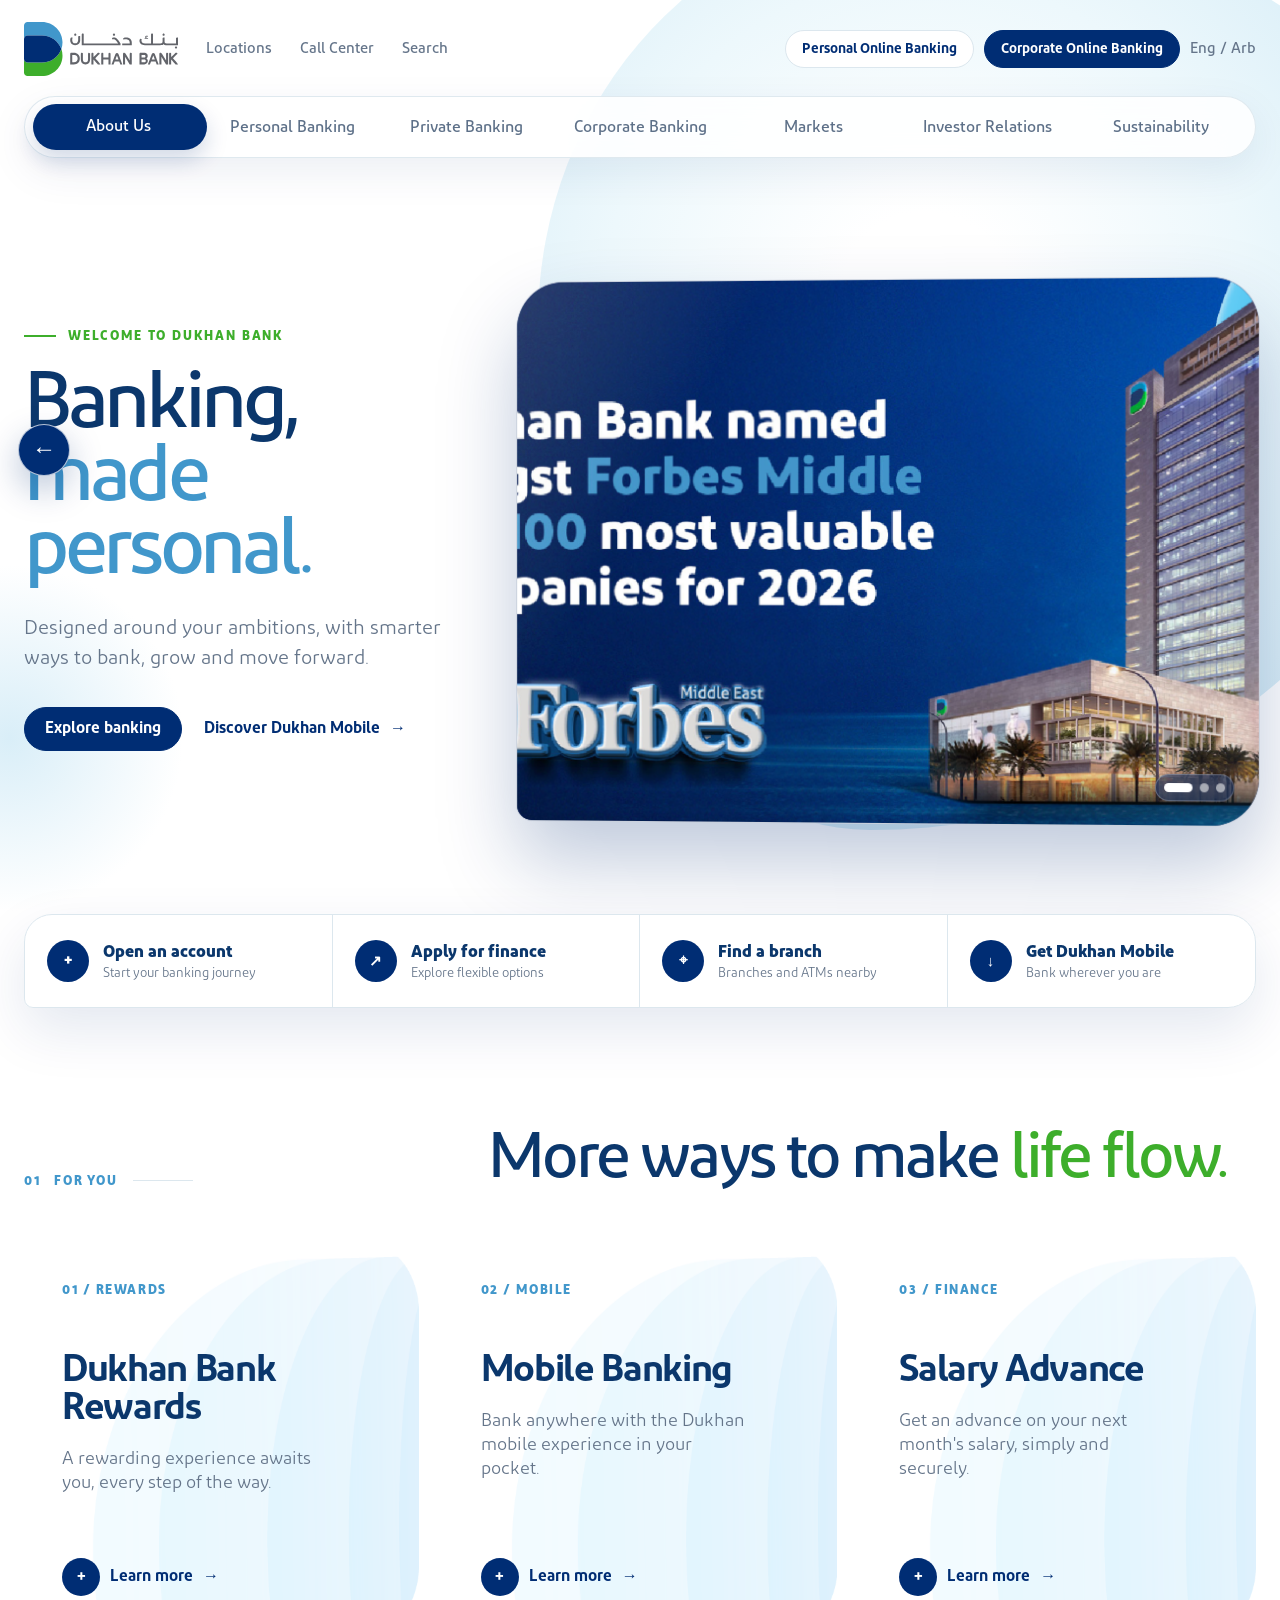
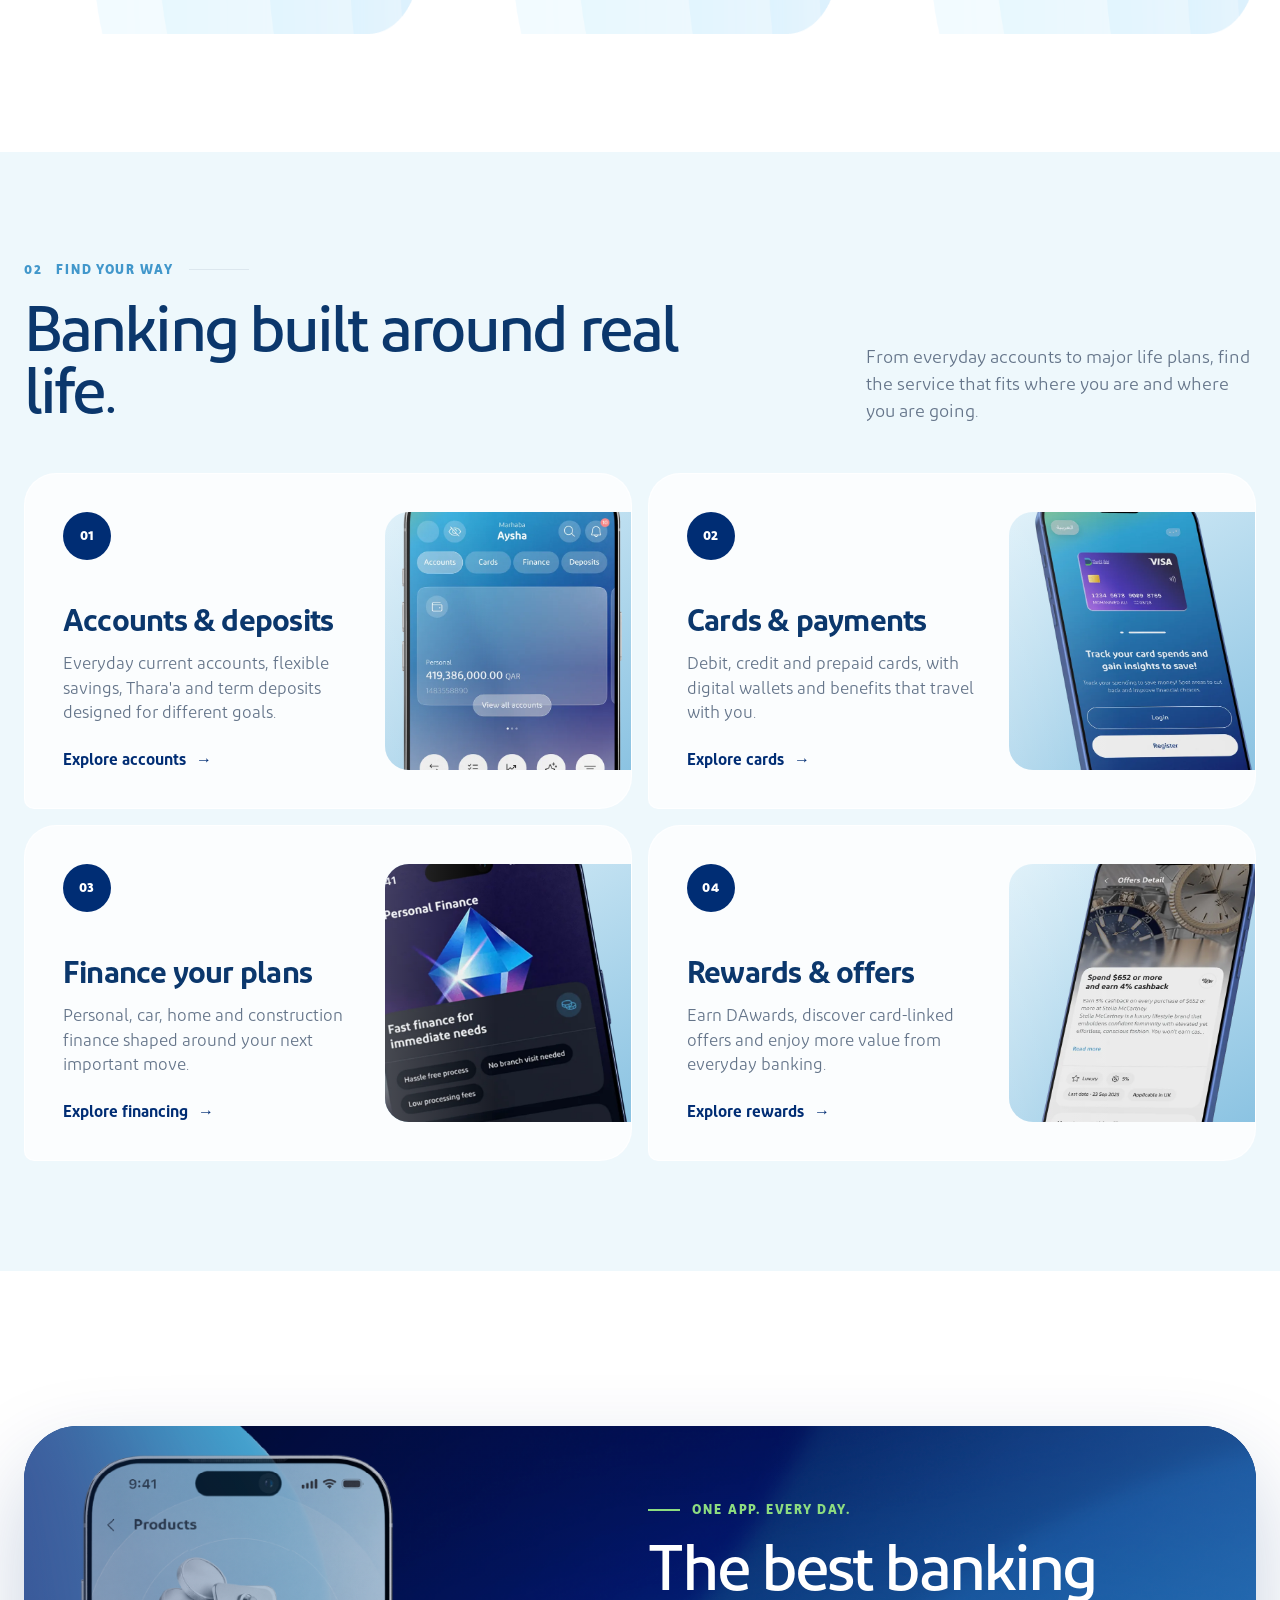
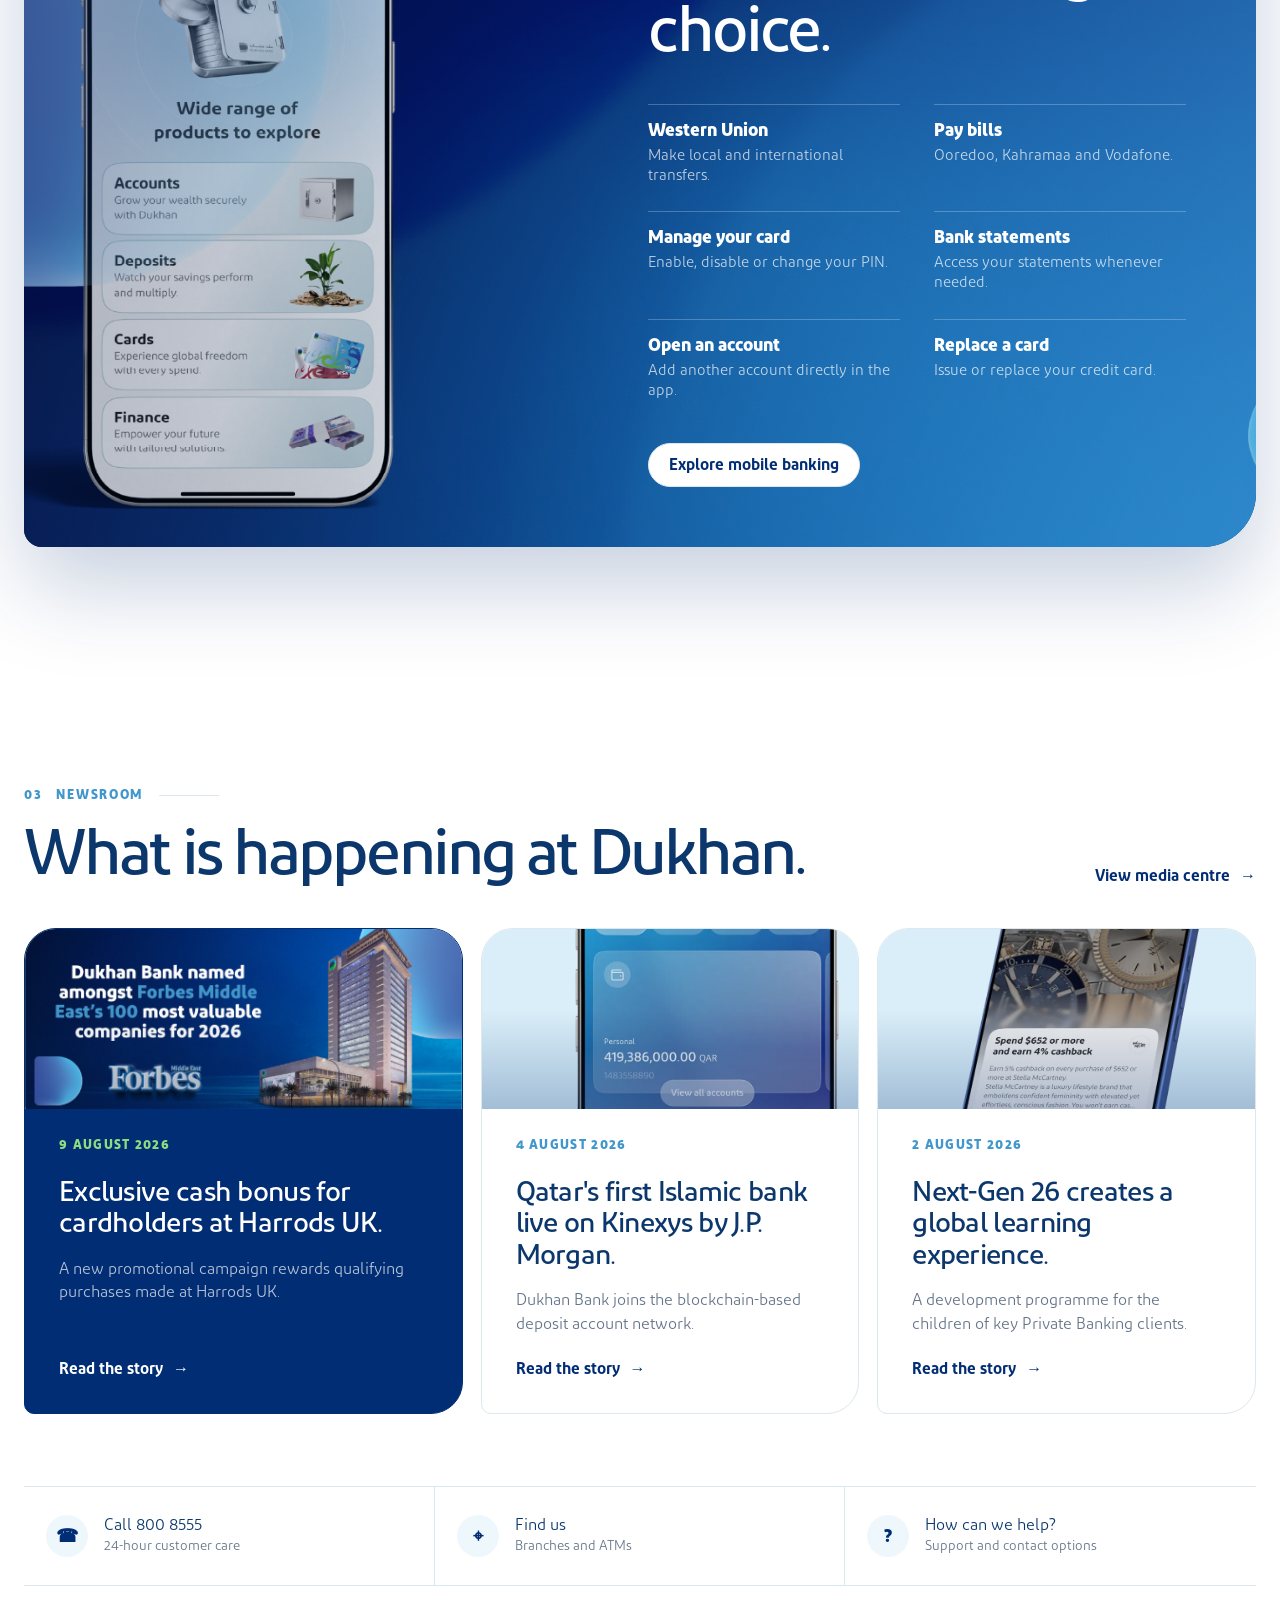
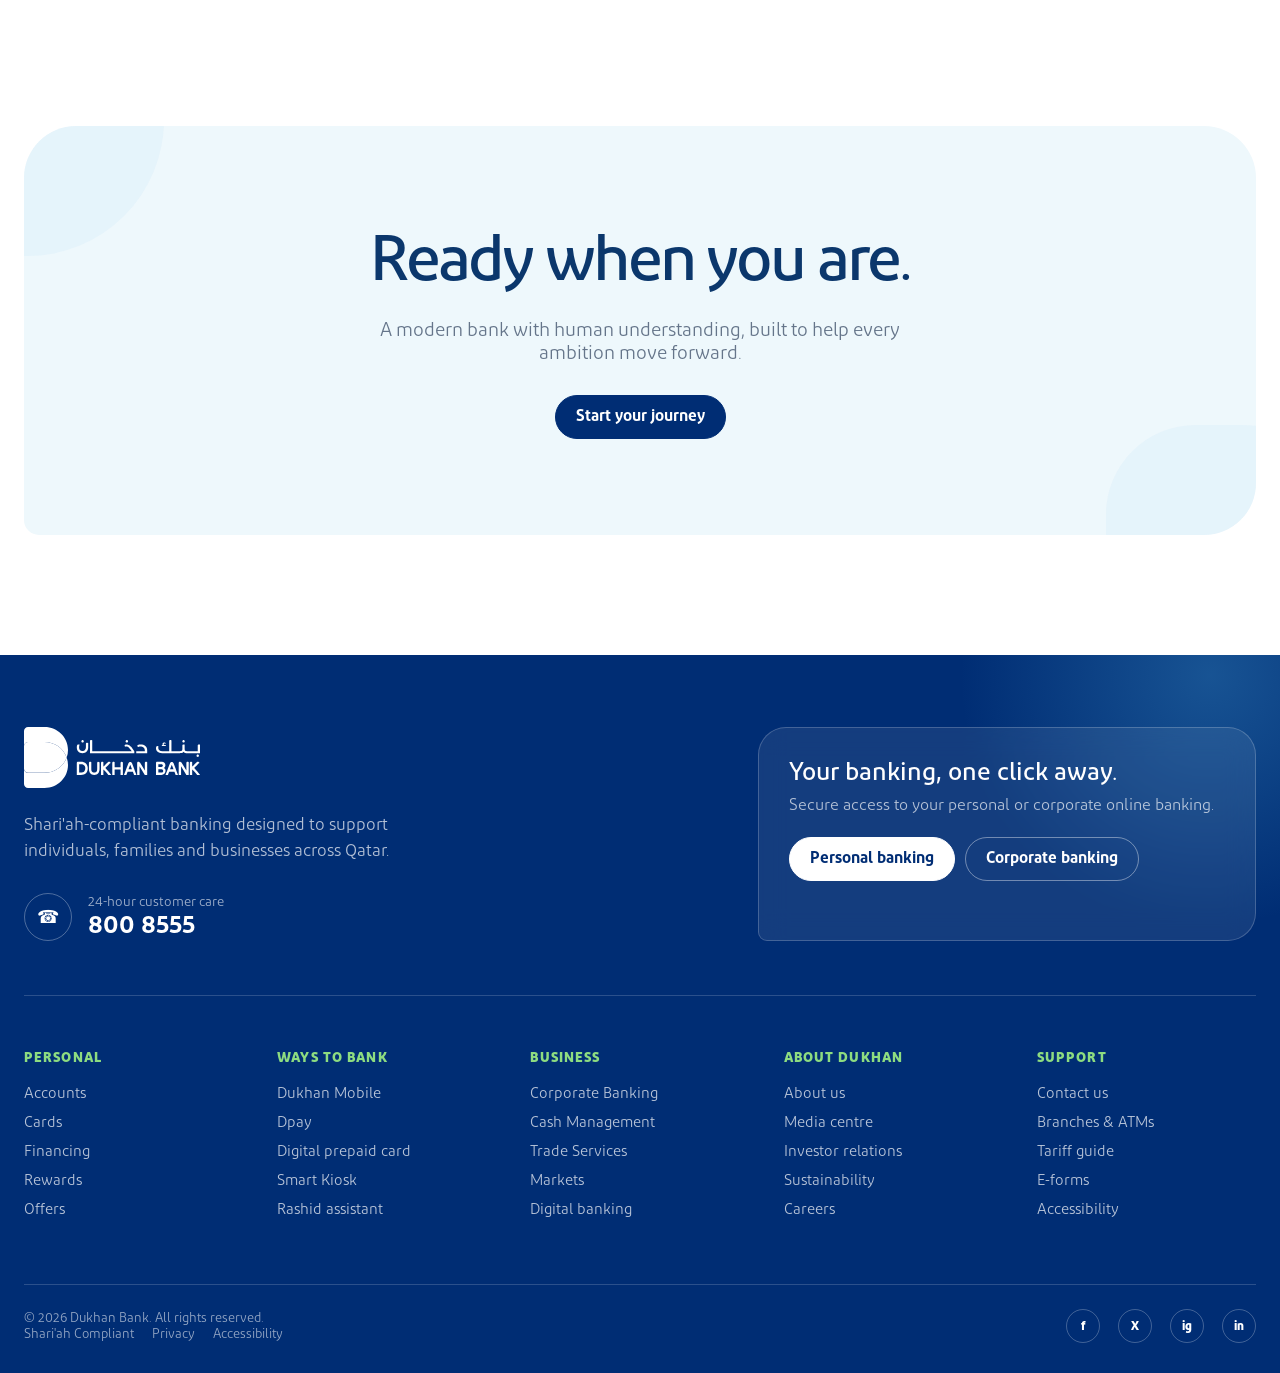
==== commit 9e2fc588: "Add ten Option Two banking subpages" ====
--- a/option-2/index.html
+++ b/option-2/index.html
@@ -182,15 +182,15 @@
   <a class="skip" href="#main">Skip to content</a>
   <header class="site-header">
     <div class="shell header-row">
-      <a class="brand-logo" href="#home" aria-label="Dukhan Bank home"><img src="../images/logo.svg" alt="Dukhan Bank"></a>
+      <a class="brand-logo" href="./" aria-label="Dukhan Bank home"><img src="../images/logo.svg" alt="Dukhan Bank"></a>
       <div class="header-links">
-        <a class="utility-link" href="#offers">Locations</a>
-        <a class="utility-link" href="#digital">Call Center</a>
-        <a class="utility-link" href="#offers">Search</a>
+        <a class="utility-link" href="contact/">Locations</a>
+        <a class="utility-link" href="tel:8008555">Call Center</a>
+        <a class="utility-link" href="contact/#apply">Search</a>
       </div>
       <div class="header-actions">
-        <a class="pill secondary small" href="#offers">Personal Online Banking</a>
-        <a class="pill small" href="#digital">Corporate Online Banking</a>
+        <a class="pill secondary small" href="https://omnichannels.dukhanbank.com/" target="_blank" rel="noopener">Personal Online Banking</a>
+        <a class="pill small" href="https://wboc.dukhanbank.com/" target="_blank" rel="noopener">Corporate Online Banking</a>
         <a class="utility-link" href="#">Eng / Arb</a>
         <button class="menu-toggle" type="button" aria-label="Toggle navigation" aria-expanded="false"><span></span></button>
       </div>
@@ -199,13 +199,13 @@
       <nav class="main-nav" aria-label="Primary navigation">
         <span class="nav-indicator" aria-hidden="true"></span>
         <div class="nav-item active"><button class="nav-button" type="button">About Us</button>
-          <ul class="dropdown"><li><a class="has-next" href="#home">Overview</a><ul class="dropdown"><li><a class="has-next" href="#home">Who we are</a><ul class="dropdown"><li><a href="#home">Our story</a></li><li><a href="#home">Leadership</a></li><li><a href="#home">Values</a></li></ul></li><li><a href="#offers">Milestones</a></li></ul></li><li><a href="#digital">Newsroom</a></li><li><a href="#digital">Careers</a></li></ul>
+          <ul class="dropdown"><li><a class="has-next" href="about/">Overview</a><ul class="dropdown"><li><a class="has-next" href="about/#story">Who we are</a><ul class="dropdown"><li><a href="about/#story">Our story</a></li><li><a href="about/#products">Vision</a></li><li><a href="about/#products">Values</a></li></ul></li><li><a href="about/#how">How we work</a></li></ul></li><li><a href="#news">Newsroom</a></li><li><a href="contact/">Contact us</a></li></ul>
         </div>
         <div class="nav-item"><button class="nav-button" type="button">Personal Banking</button>
-          <ul class="dropdown"><li><a class="has-next" href="#offers">Accounts</a><ul class="dropdown"><li><a href="#offers">Current account</a></li><li><a href="#offers">Savings account</a></li><li><a href="#offers">Youth banking</a></li></ul></li><li><a class="has-next" href="#offers">Cards</a><ul class="dropdown"><li><a href="#offers">Credit cards</a></li><li><a href="#offers">Debit cards</a></li></ul></li><li><a href="#digital">Finance</a></li></ul>
-        </div>
-        <div class="nav-item"><button class="nav-button" type="button">Private Banking</button><ul class="dropdown"><li><a href="#digital">Wealth planning</a></li><li><a href="#digital">Investments</a></li><li><a href="#offers">Privileges</a></li></ul></div>
-        <div class="nav-item"><button class="nav-button" type="button">Corporate Banking</button><ul class="dropdown"><li><a class="has-next" href="#digital">Financing</a><ul class="dropdown"><li><a href="#digital">Working capital</a></li><li><a href="#digital">Trade finance</a></li><li><a href="#digital">Project finance</a></li></ul></li><li><a href="#digital">Cash management</a></li></ul></div>
+          <ul class="dropdown"><li><a class="has-next" href="accounts/">Accounts</a><ul class="dropdown"><li><a href="accounts/#products">Current account</a></li><li><a href="accounts/#products">Savings account</a></li><li><a href="accounts/#apply">Open an account</a></li></ul></li><li><a class="has-next" href="cards/">Cards</a><ul class="dropdown"><li><a href="cards/#products">Credit cards</a></li><li><a href="cards/#products">Debit cards</a></li></ul></li><li><a class="has-next" href="personal-finance/">Finance</a><ul class="dropdown"><li><a href="personal-finance/">Personal finance</a></li><li><a href="home-finance/">Home finance</a></li></ul></li><li><a href="rewards/">DAwards</a></li><li><a href="mobile-banking/">Dukhan Mobile</a></li></ul>
+        </div>
+        <div class="nav-item"><button class="nav-button" type="button">Private Banking</button><ul class="dropdown"><li><a href="private-banking/#products">Banking services</a></li><li><a href="private-banking/#benefits">Personalized service</a></li><li><a href="private-banking/#apply">Get in touch</a></li></ul></div>
+        <div class="nav-item"><button class="nav-button" type="button">Corporate Banking</button><ul class="dropdown"><li><a class="has-next" href="corporate-banking/">Solutions</a><ul class="dropdown"><li><a href="corporate-banking/#products">Working capital</a></li><li><a href="corporate-banking/#products">Trade finance</a></li><li><a href="corporate-banking/#products">Project finance</a></li></ul></li><li><a href="corporate-banking/#story">Digital banking</a></li></ul></div>
         <div class="nav-item"><button class="nav-button" type="button">Markets</button><ul class="dropdown"><li><a href="#home">FX</a></li><li><a href="#home">Rates</a></li><li><a href="#home">Research</a></li></ul></div>
         <div class="nav-item"><button class="nav-button" type="button">Investor Relations</button><ul class="dropdown"><li><a href="#digital">Reports</a></li><li><a href="#offers">Presentations</a></li><li><a href="#home">Governance</a></li></ul></div>
         <div class="nav-item"><button class="nav-button" type="button">Sustainability</button><ul class="dropdown"><li><a href="#digital">ESG strategy</a></li><li><a href="#offers">Community</a></li></ul></div>
@@ -220,7 +220,7 @@
           <div class="eyebrow">Welcome to Dukhan Bank</div>
           <h1>Banking,<span>made personal.</span></h1>
           <p class="hero-copy">Designed around your ambitions, with smarter ways to bank, grow and move forward.</p>
-          <div class="hero-actions"><a class="pill" href="#offers">Explore banking</a><a class="text-link" href="#digital">Discover Dukhan Mobile <i>→</i></a></div>
+          <div class="hero-actions"><a class="pill" href="accounts/">Explore banking</a><a class="text-link" href="mobile-banking/">Discover Dukhan Mobile <i>→</i></a></div>
         </div>
         <div class="hero-stage" aria-label="Featured news carousel">
           <div class="hero-frame">
@@ -233,10 +233,10 @@
 
     <section class="quick-actions" aria-label="Quick actions">
       <div class="shell quick-grid">
-        <a class="quick-link" href="https://dukhanbank.com/" target="_blank" rel="noopener"><span class="quick-icon">+</span><span><strong>Open an account</strong><small>Start your banking journey</small></span></a>
-        <a class="quick-link" href="https://dukhanbank.com/" target="_blank" rel="noopener"><span class="quick-icon">↗</span><span><strong>Apply for finance</strong><small>Explore flexible options</small></span></a>
-        <a class="quick-link" href="https://dukhanbank.com/contact-us" target="_blank" rel="noopener"><span class="quick-icon">⌖</span><span><strong>Find a branch</strong><small>Branches and ATMs nearby</small></span></a>
-        <a class="quick-link" href="https://dukhanbank.com/app" target="_blank" rel="noopener"><span class="quick-icon">↓</span><span><strong>Get Dukhan Mobile</strong><small>Bank wherever you are</small></span></a>
+        <a class="quick-link" href="accounts/#apply"><span class="quick-icon">+</span><span><strong>Open an account</strong><small>Start your banking journey</small></span></a>
+        <a class="quick-link" href="personal-finance/#apply"><span class="quick-icon">↗</span><span><strong>Apply for finance</strong><small>Explore flexible options</small></span></a>
+        <a class="quick-link" href="contact/"><span class="quick-icon">⌖</span><span><strong>Find a branch</strong><small>Branches and ATMs nearby</small></span></a>
+        <a class="quick-link" href="mobile-banking/"><span class="quick-icon">↓</span><span><strong>Get Dukhan Mobile</strong><small>Bank wherever you are</small></span></a>
       </div>
     </section>
 
@@ -244,9 +244,9 @@
       <div class="shell">
         <div class="section-head reveal"><div class="section-number">01 &nbsp; For you</div><h2>More ways to make <span>life flow.</span></h2></div>
         <div class="offer-grid">
-          <article class="offer-card reveal"><span class="card-index">01 / REWARDS</span><h3>Dukhan Bank Rewards</h3><p>A rewarding experience awaits you, every step of the way.</p><a class="text-link" href="#digital">Learn more <i>→</i></a></article>
-          <article class="offer-card reveal"><span class="card-index">02 / MOBILE</span><h3>Mobile Banking</h3><p>Bank anywhere with the Dukhan mobile experience in your pocket.</p><a class="text-link" href="#digital">Learn more <i>→</i></a></article>
-          <article class="offer-card reveal"><span class="card-index">03 / FINANCE</span><h3>Salary Advance</h3><p>Get an advance on your next month's salary, simply and securely.</p><a class="text-link" href="#digital">Learn more <i>→</i></a></article>
+          <article class="offer-card reveal"><span class="card-index">01 / REWARDS</span><h3>Dukhan Bank Rewards</h3><p>A rewarding experience awaits you, every step of the way.</p><a class="text-link" href="rewards/">Learn more <i>→</i></a></article>
+          <article class="offer-card reveal"><span class="card-index">02 / MOBILE</span><h3>Mobile Banking</h3><p>Bank anywhere with the Dukhan mobile experience in your pocket.</p><a class="text-link" href="mobile-banking/">Learn more <i>→</i></a></article>
+          <article class="offer-card reveal"><span class="card-index">03 / FINANCE</span><h3>Salary Advance</h3><p>Get an advance on your next month's salary, simply and securely.</p><a class="text-link" href="personal-finance/">Learn more <i>→</i></a></article>
         </div>
       </div>
     </section>
@@ -258,10 +258,10 @@
           <p>From everyday accounts to major life plans, find the service that fits where you are and where you are going.</p>
         </div>
         <div class="pathway-grid">
-          <article class="pathway reveal"><div class="pathway-copy"><span class="pathway-icon">01</span><h3>Accounts &amp; deposits</h3><p>Everyday current accounts, flexible savings, Thara'a and term deposits designed for different goals.</p><a class="text-link" href="https://dukhanbank.com/personal/accounts/savings-account/tharaa-savings-account" target="_blank" rel="noopener">Explore accounts <i>→</i></a></div><figure class="pathway-visual"><img src="images/accounts.webp" alt="Dukhan Mobile accounts interface" loading="lazy" width="900" height="1354"></figure></article>
-          <article class="pathway reveal"><div class="pathway-copy"><span class="pathway-icon">02</span><h3>Cards &amp; payments</h3><p>Debit, credit and prepaid cards, with digital wallets and benefits that travel with you.</p><a class="text-link" href="https://dukhanbank.com/personal/credit-cards" target="_blank" rel="noopener">Explore cards <i>→</i></a></div><figure class="pathway-visual"><img src="images/cards.webp" alt="Dukhan Mobile card experience" loading="lazy" width="900" height="982"></figure></article>
-          <article class="pathway reveal"><div class="pathway-copy"><span class="pathway-icon">03</span><h3>Finance your plans</h3><p>Personal, car, home and construction finance shaped around your next important move.</p><a class="text-link" href="https://dukhanbank.com/" target="_blank" rel="noopener">Explore financing <i>→</i></a></div><figure class="pathway-visual"><img src="images/finance.webp" alt="Personal finance in Dukhan Mobile" loading="lazy" width="900" height="1510"></figure></article>
-          <article class="pathway reveal"><div class="pathway-copy"><span class="pathway-icon">04</span><h3>Rewards &amp; offers</h3><p>Earn DAwards, discover card-linked offers and enjoy more value from everyday banking.</p><a class="text-link" href="https://dukhanbank.com/rewards" target="_blank" rel="noopener">Explore rewards <i>→</i></a></div><figure class="pathway-visual"><img src="images/rewards.webp" alt="Rewards and offers in Dukhan Mobile" loading="lazy" width="900" height="982"></figure></article>
+          <article class="pathway reveal"><div class="pathway-copy"><span class="pathway-icon">01</span><h3>Accounts &amp; deposits</h3><p>Everyday current accounts, flexible savings, Thara'a and term deposits designed for different goals.</p><a class="text-link" href="accounts/">Explore accounts <i>→</i></a></div><figure class="pathway-visual"><img src="images/accounts.webp" alt="Dukhan Mobile accounts interface" loading="lazy" width="900" height="1354"></figure></article>
+          <article class="pathway reveal"><div class="pathway-copy"><span class="pathway-icon">02</span><h3>Cards &amp; payments</h3><p>Debit, credit and prepaid cards, with digital wallets and benefits that travel with you.</p><a class="text-link" href="cards/">Explore cards <i>→</i></a></div><figure class="pathway-visual"><img src="images/cards.webp" alt="Dukhan Mobile card experience" loading="lazy" width="900" height="982"></figure></article>
+          <article class="pathway reveal"><div class="pathway-copy"><span class="pathway-icon">03</span><h3>Finance your plans</h3><p>Personal, car, home and construction finance shaped around your next important move.</p><a class="text-link" href="personal-finance/">Explore financing <i>→</i></a></div><figure class="pathway-visual"><img src="images/finance.webp" alt="Personal finance in Dukhan Mobile" loading="lazy" width="900" height="1510"></figure></article>
+          <article class="pathway reveal"><div class="pathway-copy"><span class="pathway-icon">04</span><h3>Rewards &amp; offers</h3><p>Earn DAwards, discover card-linked offers and enjoy more value from everyday banking.</p><a class="text-link" href="rewards/">Explore rewards <i>→</i></a></div><figure class="pathway-visual"><img src="images/rewards.webp" alt="Rewards and offers in Dukhan Mobile" loading="lazy" width="900" height="982"></figure></article>
         </div>
       </div>
     </section>
@@ -281,7 +281,7 @@
               <li><b>Open an account</b><span>Add another account directly in the app.</span></li>
               <li><b>Replace a card</b><span>Issue or replace your credit card.</span></li>
             </ul>
-            <a class="pill secondary" href="#home">Explore mobile banking</a>
+            <a class="pill secondary" href="mobile-banking/">Explore mobile banking</a>
           </div>
         </div>
       </div>
@@ -298,15 +298,15 @@
         <div class="service-strip reveal">
           <div class="service-grid">
             <a class="service-link" href="tel:8008555"><b>☎</b><span>Call 800 8555<small>24-hour customer care</small></span></a>
-            <a class="service-link" href="https://dukhanbank.com/contact-us" target="_blank" rel="noopener"><b>⌖</b><span>Find us<small>Branches and ATMs</small></span></a>
-            <a class="service-link" href="https://dukhanbank.com/contact-us" target="_blank" rel="noopener"><b>?</b><span>How can we help?<small>Support and contact options</small></span></a>
+            <a class="service-link" href="contact/"><b>⌖</b><span>Find us<small>Branches and ATMs</small></span></a>
+            <a class="service-link" href="contact/"><b>?</b><span>How can we help?<small>Support and contact options</small></span></a>
           </div>
         </div>
       </div>
     </section>
 
     <section class="closing">
-      <div class="shell closing-inner reveal"><h2>Ready when you are.</h2><p>A modern bank with human understanding, built to help every ambition move forward.</p><a class="pill" href="#home">Start your journey</a></div>
+      <div class="shell closing-inner reveal"><h2>Ready when you are.</h2><p>A modern bank with human understanding, built to help every ambition move forward.</p><a class="pill" href="accounts/">Start your journey</a></div>
     </section>
   </main>
 
@@ -314,7 +314,7 @@
     <div class="shell">
       <div class="footer-top">
         <div class="footer-brand">
-          <a class="brand-logo" href="#home" aria-label="Dukhan Bank home"><img src="../images/logo.svg" alt="Dukhan Bank"></a>
+          <a class="brand-logo" href="./" aria-label="Dukhan Bank home"><img src="../images/logo.svg" alt="Dukhan Bank"></a>
           <p>Shari'ah-compliant banking designed to support individuals, families and businesses across Qatar.</p>
           <div class="care"><span class="care-icon">☎</span><div><small>24-hour customer care</small><a href="tel:8008555">800 8555</a></div></div>
         </div>
@@ -325,11 +325,11 @@
         </div>
       </div>
       <div class="footer-directory">
-        <div class="footer-col"><h4>Personal</h4><a href="https://dukhanbank.com/" target="_blank" rel="noopener">Accounts</a><a href="https://dukhanbank.com/personal/credit-cards" target="_blank" rel="noopener">Cards</a><a href="https://dukhanbank.com/" target="_blank" rel="noopener">Financing</a><a href="https://dukhanbank.com/rewards" target="_blank" rel="noopener">Rewards</a><a href="https://dukhanbank.com/personal/credit-cards/credit-card-privileges/special-offers" target="_blank" rel="noopener">Offers</a></div>
-        <div class="footer-col"><h4>Ways to bank</h4><a href="https://dukhanbank.com/app" target="_blank" rel="noopener">Dukhan Mobile</a><a href="https://dukhanbank.com/" target="_blank" rel="noopener">Dpay</a><a href="https://dukhanbank.com/" target="_blank" rel="noopener">Digital prepaid card</a><a href="https://dukhanbank.com/" target="_blank" rel="noopener">Smart Kiosk</a><a href="https://dukhanbank.com/" target="_blank" rel="noopener">Rashid assistant</a></div>
-        <div class="footer-col"><h4>Business</h4><a href="https://dukhanbank.com/" target="_blank" rel="noopener">Corporate Banking</a><a href="https://dukhanbank.com/" target="_blank" rel="noopener">Cash Management</a><a href="https://dukhanbank.com/" target="_blank" rel="noopener">Trade Services</a><a href="https://dukhanbank.com/" target="_blank" rel="noopener">Markets</a><a href="https://dukhanbank.com/" target="_blank" rel="noopener">D-Tap</a></div>
-        <div class="footer-col"><h4>About Dukhan</h4><a href="https://dukhanbank.com/" target="_blank" rel="noopener">About us</a><a href="https://dukhanbank.com/media-center" target="_blank" rel="noopener">Media centre</a><a href="https://dukhanbank.com/" target="_blank" rel="noopener">Investor relations</a><a href="https://dukhanbank.com/" target="_blank" rel="noopener">Sustainability</a><a href="https://dukhanbank.com/" target="_blank" rel="noopener">Careers</a></div>
-        <div class="footer-col"><h4>Support</h4><a href="https://dukhanbank.com/contact-us" target="_blank" rel="noopener">Contact us</a><a href="https://dukhanbank.com/contact-us" target="_blank" rel="noopener">Branches &amp; ATMs</a><a href="https://dukhanbank.com/" target="_blank" rel="noopener">Tariff guide</a><a href="https://dukhanbank.com/" target="_blank" rel="noopener">E-forms</a><a href="https://dukhanbank.com/information/accessibility" target="_blank" rel="noopener">Accessibility</a></div>
+        <div class="footer-col"><h4>Personal</h4><a href="accounts/">Accounts</a><a href="cards/">Cards</a><a href="personal-finance/">Financing</a><a href="rewards/">Rewards</a><a href="cards/">Offers</a></div>
+        <div class="footer-col"><h4>Ways to bank</h4><a href="mobile-banking/">Dukhan Mobile</a><a href="https://dukhanbank.com/" target="_blank" rel="noopener">Dpay</a><a href="cards/">Digital prepaid card</a><a href="https://dukhanbank.com/" target="_blank" rel="noopener">Smart Kiosk</a><a href="mobile-banking/">Rashid assistant</a></div>
+        <div class="footer-col"><h4>Business</h4><a href="corporate-banking/">Corporate Banking</a><a href="corporate-banking/#products">Cash Management</a><a href="corporate-banking/#products">Trade Services</a><a href="corporate-banking/">Markets</a><a href="corporate-banking/#story">Digital banking</a></div>
+        <div class="footer-col"><h4>About Dukhan</h4><a href="about/">About us</a><a href="https://dukhanbank.com/media-center" target="_blank" rel="noopener">Media centre</a><a href="https://dukhanbank.com/" target="_blank" rel="noopener">Investor relations</a><a href="https://dukhanbank.com/" target="_blank" rel="noopener">Sustainability</a><a href="https://dukhanbank.com/" target="_blank" rel="noopener">Careers</a></div>
+        <div class="footer-col"><h4>Support</h4><a href="contact/">Contact us</a><a href="contact/">Branches &amp; ATMs</a><a href="https://dukhanbank.com/" target="_blank" rel="noopener">Tariff guide</a><a href="https://dukhanbank.com/" target="_blank" rel="noopener">E-forms</a><a href="https://dukhanbank.com/information/accessibility" target="_blank" rel="noopener">Accessibility</a></div>
       </div>
       <div class="footer-bottom">
         <div><span>© 2026 Dukhan Bank. All rights reserved.</span><div class="legal-links"><span>Shari'ah Compliant</span><a href="https://dukhanbank.com/information/privacy" target="_blank" rel="noopener">Privacy</a><a href="https://dukhanbank.com/information/accessibility" target="_blank" rel="noopener">Accessibility</a></div></div>
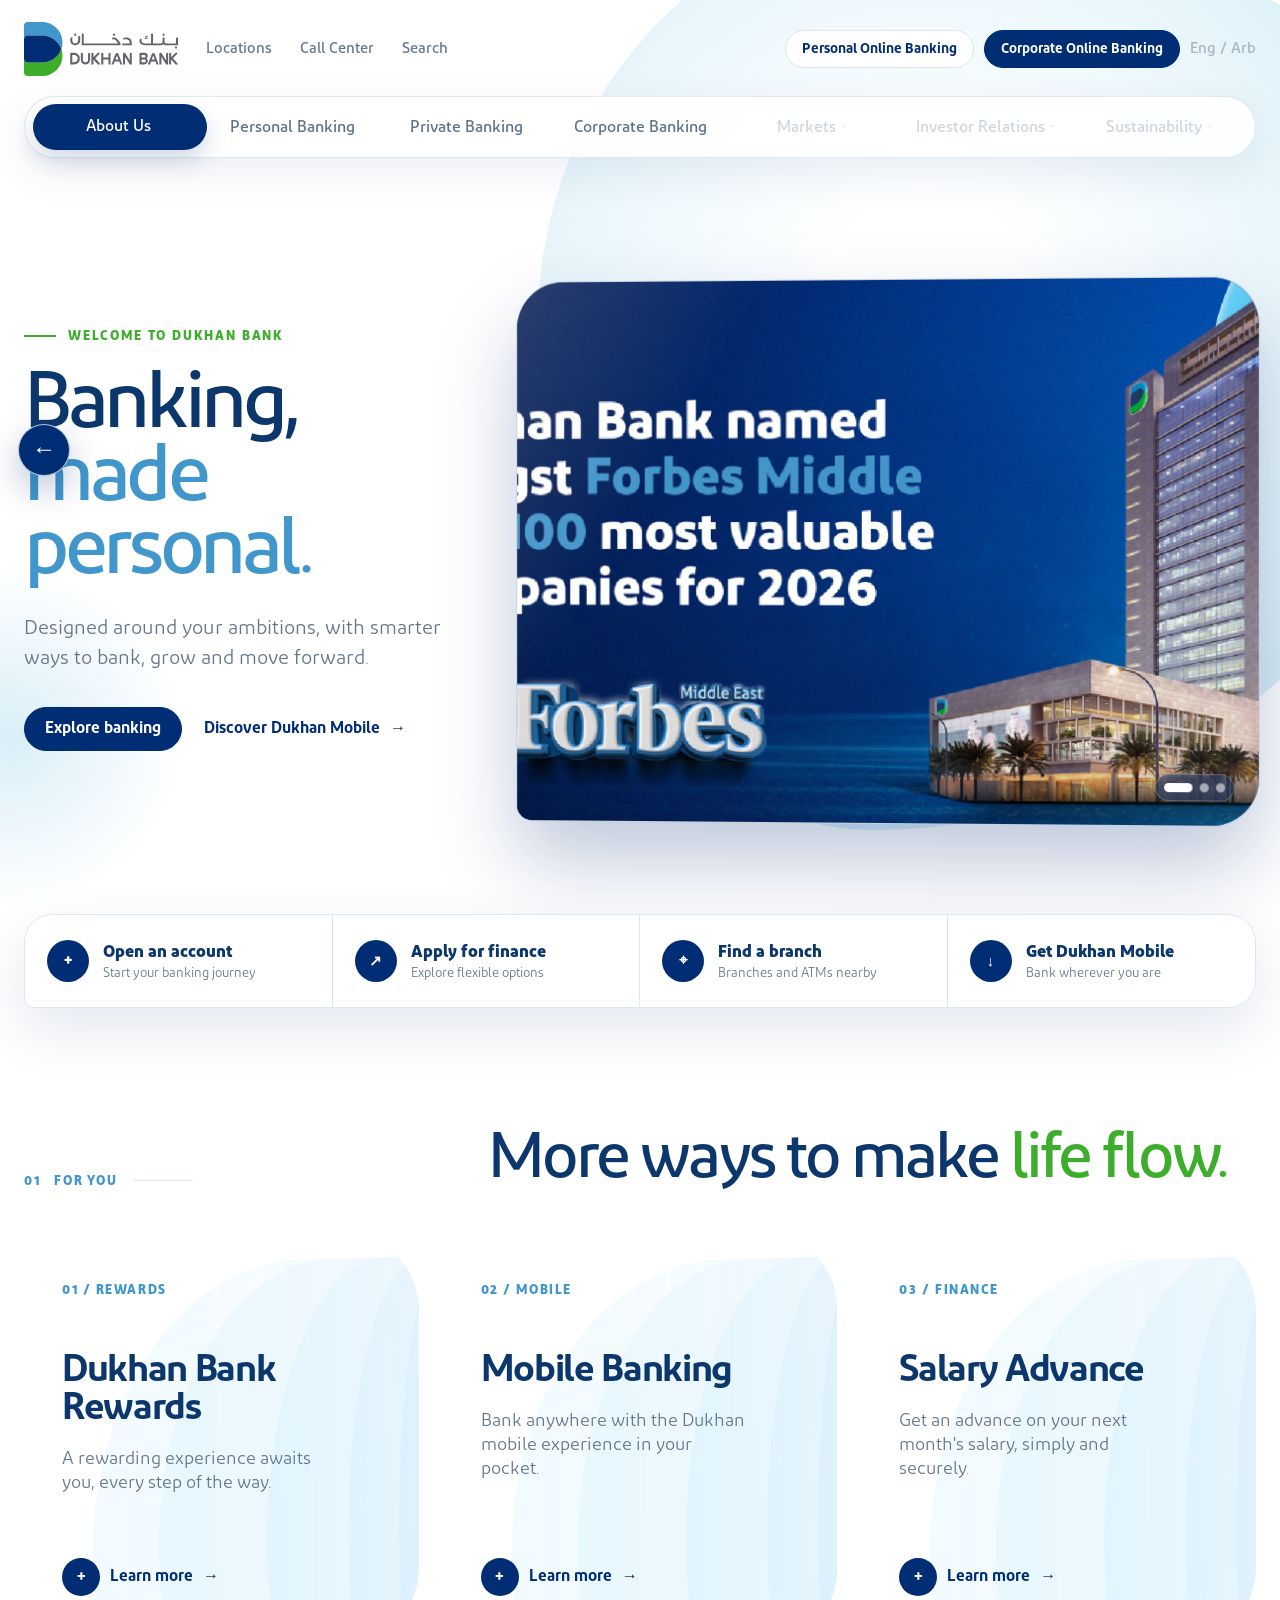
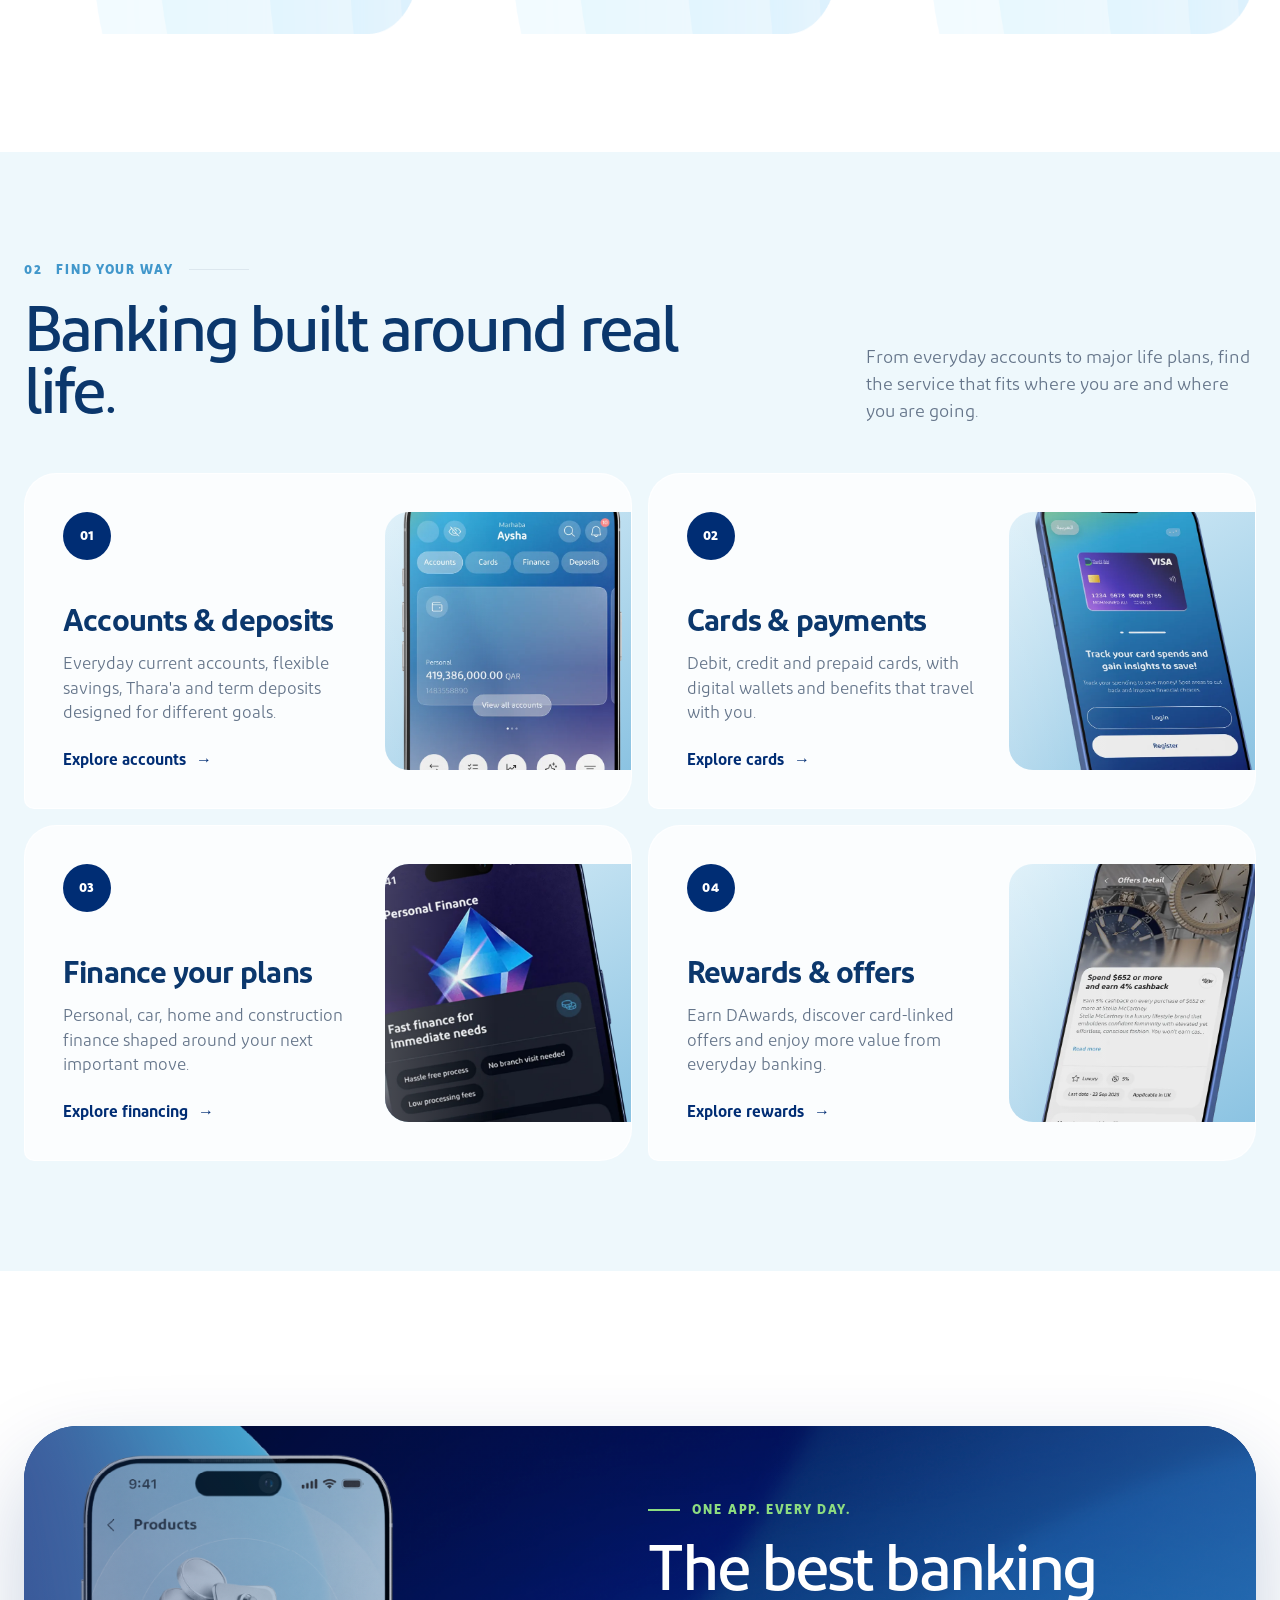
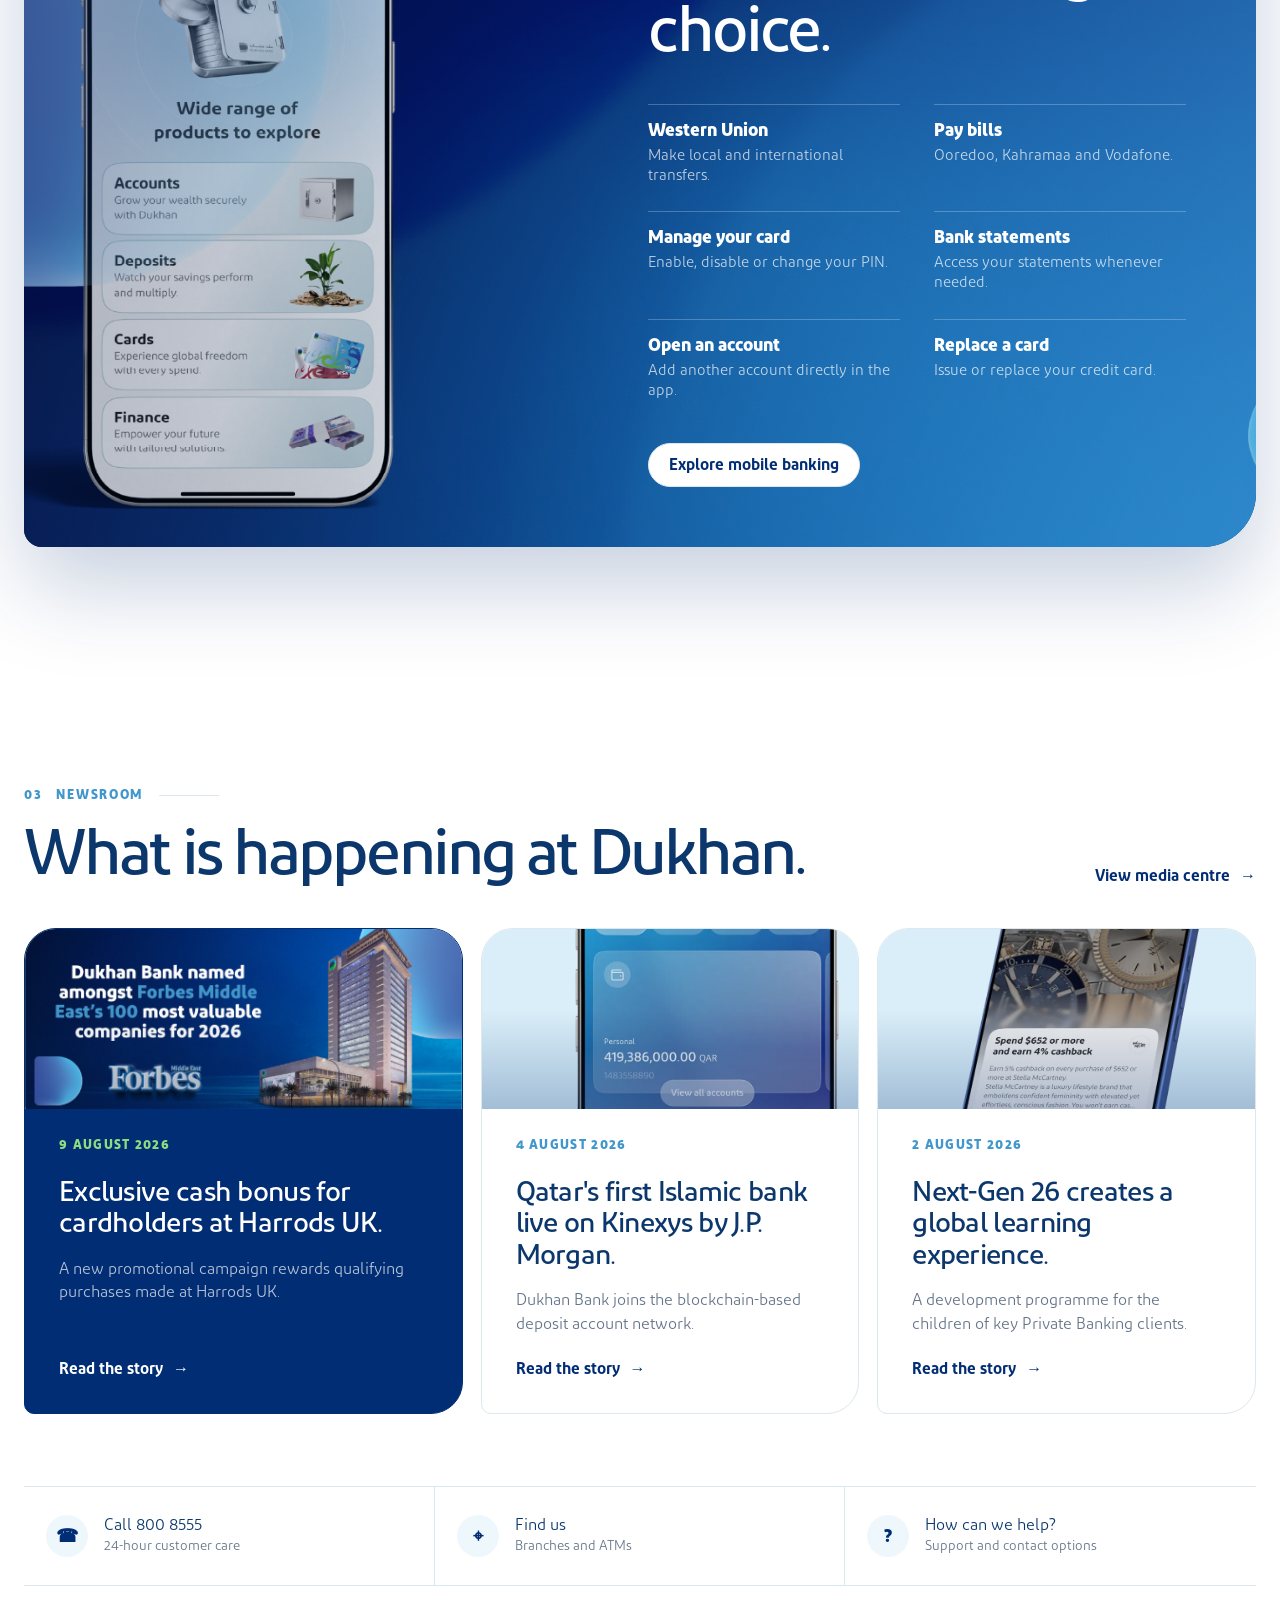
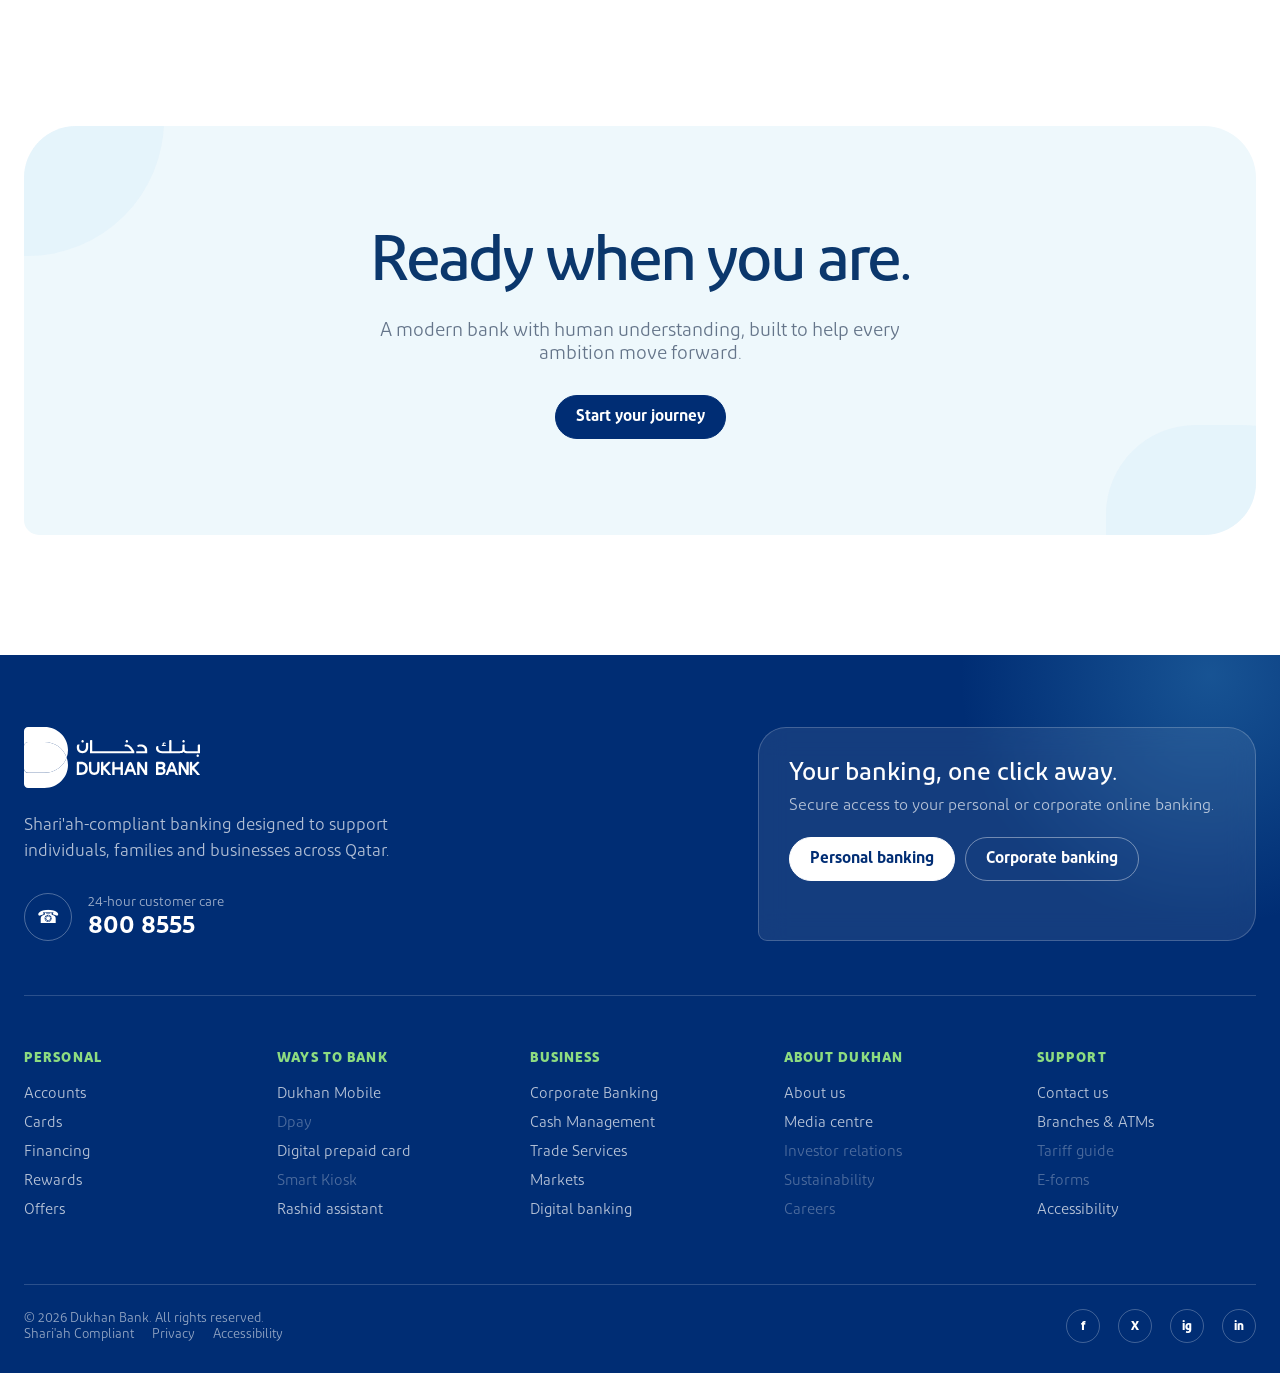
==== commit ba9768a8: "Disable unfinished Option Two links" ====
--- a/option-2/index.html
+++ b/option-2/index.html
@@ -57,6 +57,7 @@
     .dropdown a.has-next::after{content:"›";font-size:20px;color:var(--blue)}
     .dropdown .dropdown{top:-10px;left:calc(100% + 12px)}
     .dropdown li:hover>.dropdown,.dropdown li:focus-within>.dropdown{visibility:visible;opacity:1;transform:none}
+    .nav-item.disabled{pointer-events:none}.nav-item.disabled>.nav-button{color:#9ba8b7;cursor:not-allowed;opacity:.48}.nav-item.disabled>.nav-button::after{margin-left:6px;content:"·";color:#b7c1cb}.utility-link.disabled{color:#a9b2bf!important;cursor:not-allowed;pointer-events:none}
 
     main{position:relative}
     .hero{position:relative;min-height:790px;padding:96px 0 64px;isolation:isolate}
@@ -158,6 +159,7 @@
     .footer-brand .brand-logo{width:176px;filter:brightness(0) invert(1)}.footer-brand p{max-width:430px;margin-top:24px;color:rgba(255,255,255,.7);font-size:17px;line-height:1.5}.care{display:flex;align-items:center;gap:16px;margin-top:30px}.care-icon{display:grid;width:48px;height:48px;place-items:center;border:1px solid rgba(255,255,255,.3);border-radius:50%;font-size:18px}.care small{display:block;color:rgba(255,255,255,.63)}.care a{font-size:25px;font-weight:600}.care a:hover{color:#8ddc80}
     .login-panel{padding:30px;border:1px solid rgba(255,255,255,.2);border-radius:28px 28px 28px 9px;background:rgba(255,255,255,.08);backdrop-filter:blur(14px)}.login-panel h3{font-size:25px;font-weight:500}.login-panel p{margin:8px 0 22px;color:rgba(255,255,255,.68)}.login-actions{display:flex;flex-wrap:wrap;gap:10px}.login-panel .pill{background:#fff;color:var(--navy);border-color:#fff}.login-panel .pill.secondary{background:transparent;color:#fff;border-color:rgba(255,255,255,.4)}
     .footer-directory{position:relative;display:grid;grid-template-columns:repeat(5,1fr);gap:34px;padding:54px 0}.footer-col h4{margin:0 0 18px;color:#8ddc80;font-size:14px;letter-spacing:.08em;text-transform:uppercase}.footer-col a{display:block;width:max-content;max-width:100%;margin:11px 0;color:rgba(255,255,255,.72);font-size:15px;transition:color .2s,transform .2s}.footer-col a:hover{color:#fff;transform:translateX(3px)}
+    .footer-col .disabled-link{display:block;width:max-content;max-width:100%;margin:11px 0;color:rgba(255,255,255,.3);font-size:15px;cursor:not-allowed}
     .footer-bottom{position:relative;display:flex;align-items:center;justify-content:space-between;gap:28px;padding:24px 0 30px;border-top:1px solid rgba(255,255,255,.17);color:rgba(255,255,255,.58);font-size:13px}.legal-links,.social-links{display:flex;align-items:center;gap:18px}.footer-bottom a:hover{color:#fff}.social-links a{display:grid;width:34px;height:34px;place-items:center;border:1px solid rgba(255,255,255,.25);border-radius:50%;color:#fff;font-size:12px;font-weight:700}.social-links a:hover{background:#fff;color:var(--navy)}
     .option-home{position:fixed;z-index:1000;left:18px;top:50%;display:grid;width:52px;height:52px;place-items:center;border:1px solid rgba(255,255,255,.7);border-radius:50%;background:var(--navy);color:#fff;box-shadow:0 14px 34px rgba(0,45,116,.28);font-size:24px;transform:translateY(-50%);transition:transform .25s var(--ease),background .25s,box-shadow .25s}
     .option-home::after{position:absolute;left:62px;padding:7px 11px;border-radius:9px;background:var(--navy);color:#fff;content:"View options";font-size:13px;font-weight:600;white-space:nowrap;opacity:0;pointer-events:none;transform:translateX(-5px);transition:opacity .2s,transform .2s}
@@ -191,7 +193,7 @@
       <div class="header-actions">
         <a class="pill secondary small" href="https://omnichannels.dukhanbank.com/" target="_blank" rel="noopener">Personal Online Banking</a>
         <a class="pill small" href="https://wboc.dukhanbank.com/" target="_blank" rel="noopener">Corporate Online Banking</a>
-        <a class="utility-link" href="#">Eng / Arb</a>
+        <span class="utility-link disabled" aria-disabled="true">Eng / Arb</span>
         <button class="menu-toggle" type="button" aria-label="Toggle navigation" aria-expanded="false"><span></span></button>
       </div>
     </div>
@@ -206,9 +208,9 @@
         </div>
         <div class="nav-item"><button class="nav-button" type="button">Private Banking</button><ul class="dropdown"><li><a href="private-banking/#products">Banking services</a></li><li><a href="private-banking/#benefits">Personalized service</a></li><li><a href="private-banking/#apply">Get in touch</a></li></ul></div>
         <div class="nav-item"><button class="nav-button" type="button">Corporate Banking</button><ul class="dropdown"><li><a class="has-next" href="corporate-banking/">Solutions</a><ul class="dropdown"><li><a href="corporate-banking/#products">Working capital</a></li><li><a href="corporate-banking/#products">Trade finance</a></li><li><a href="corporate-banking/#products">Project finance</a></li></ul></li><li><a href="corporate-banking/#story">Digital banking</a></li></ul></div>
-        <div class="nav-item"><button class="nav-button" type="button">Markets</button><ul class="dropdown"><li><a href="#home">FX</a></li><li><a href="#home">Rates</a></li><li><a href="#home">Research</a></li></ul></div>
-        <div class="nav-item"><button class="nav-button" type="button">Investor Relations</button><ul class="dropdown"><li><a href="#digital">Reports</a></li><li><a href="#offers">Presentations</a></li><li><a href="#home">Governance</a></li></ul></div>
-        <div class="nav-item"><button class="nav-button" type="button">Sustainability</button><ul class="dropdown"><li><a href="#digital">ESG strategy</a></li><li><a href="#offers">Community</a></li></ul></div>
+        <div class="nav-item disabled"><button class="nav-button" type="button" disabled aria-disabled="true">Markets</button></div>
+        <div class="nav-item disabled"><button class="nav-button" type="button" disabled aria-disabled="true">Investor Relations</button></div>
+        <div class="nav-item disabled"><button class="nav-button" type="button" disabled aria-disabled="true">Sustainability</button></div>
       </nav>
     </div>
   </header>
@@ -326,10 +328,10 @@
       </div>
       <div class="footer-directory">
         <div class="footer-col"><h4>Personal</h4><a href="accounts/">Accounts</a><a href="cards/">Cards</a><a href="personal-finance/">Financing</a><a href="rewards/">Rewards</a><a href="cards/">Offers</a></div>
-        <div class="footer-col"><h4>Ways to bank</h4><a href="mobile-banking/">Dukhan Mobile</a><a href="https://dukhanbank.com/" target="_blank" rel="noopener">Dpay</a><a href="cards/">Digital prepaid card</a><a href="https://dukhanbank.com/" target="_blank" rel="noopener">Smart Kiosk</a><a href="mobile-banking/">Rashid assistant</a></div>
+        <div class="footer-col"><h4>Ways to bank</h4><a href="mobile-banking/">Dukhan Mobile</a><span class="disabled-link" aria-disabled="true">Dpay</span><a href="cards/">Digital prepaid card</a><span class="disabled-link" aria-disabled="true">Smart Kiosk</span><a href="mobile-banking/">Rashid assistant</a></div>
         <div class="footer-col"><h4>Business</h4><a href="corporate-banking/">Corporate Banking</a><a href="corporate-banking/#products">Cash Management</a><a href="corporate-banking/#products">Trade Services</a><a href="corporate-banking/">Markets</a><a href="corporate-banking/#story">Digital banking</a></div>
-        <div class="footer-col"><h4>About Dukhan</h4><a href="about/">About us</a><a href="https://dukhanbank.com/media-center" target="_blank" rel="noopener">Media centre</a><a href="https://dukhanbank.com/" target="_blank" rel="noopener">Investor relations</a><a href="https://dukhanbank.com/" target="_blank" rel="noopener">Sustainability</a><a href="https://dukhanbank.com/" target="_blank" rel="noopener">Careers</a></div>
-        <div class="footer-col"><h4>Support</h4><a href="contact/">Contact us</a><a href="contact/">Branches &amp; ATMs</a><a href="https://dukhanbank.com/" target="_blank" rel="noopener">Tariff guide</a><a href="https://dukhanbank.com/" target="_blank" rel="noopener">E-forms</a><a href="https://dukhanbank.com/information/accessibility" target="_blank" rel="noopener">Accessibility</a></div>
+        <div class="footer-col"><h4>About Dukhan</h4><a href="about/">About us</a><a href="https://dukhanbank.com/media-center" target="_blank" rel="noopener">Media centre</a><span class="disabled-link" aria-disabled="true">Investor relations</span><span class="disabled-link" aria-disabled="true">Sustainability</span><span class="disabled-link" aria-disabled="true">Careers</span></div>
+        <div class="footer-col"><h4>Support</h4><a href="contact/">Contact us</a><a href="contact/">Branches &amp; ATMs</a><span class="disabled-link" aria-disabled="true">Tariff guide</span><span class="disabled-link" aria-disabled="true">E-forms</span><a href="https://dukhanbank.com/information/accessibility" target="_blank" rel="noopener">Accessibility</a></div>
       </div>
       <div class="footer-bottom">
         <div><span>© 2026 Dukhan Bank. All rights reserved.</span><div class="legal-links"><span>Shari'ah Compliant</span><a href="https://dukhanbank.com/information/privacy" target="_blank" rel="noopener">Privacy</a><a href="https://dukhanbank.com/information/accessibility" target="_blank" rel="noopener">Accessibility</a></div></div>
@@ -362,6 +364,7 @@
       };
       const restoreIndicator=()=>moveIndicator(document.querySelector('.nav-item.active'));
       navItems.forEach(item=>{
+        if(item.classList.contains('disabled'))return;
         item.addEventListener('pointerenter',()=>moveIndicator(item));
         item.querySelector('.nav-button').addEventListener('focus',()=>moveIndicator(item));
       });
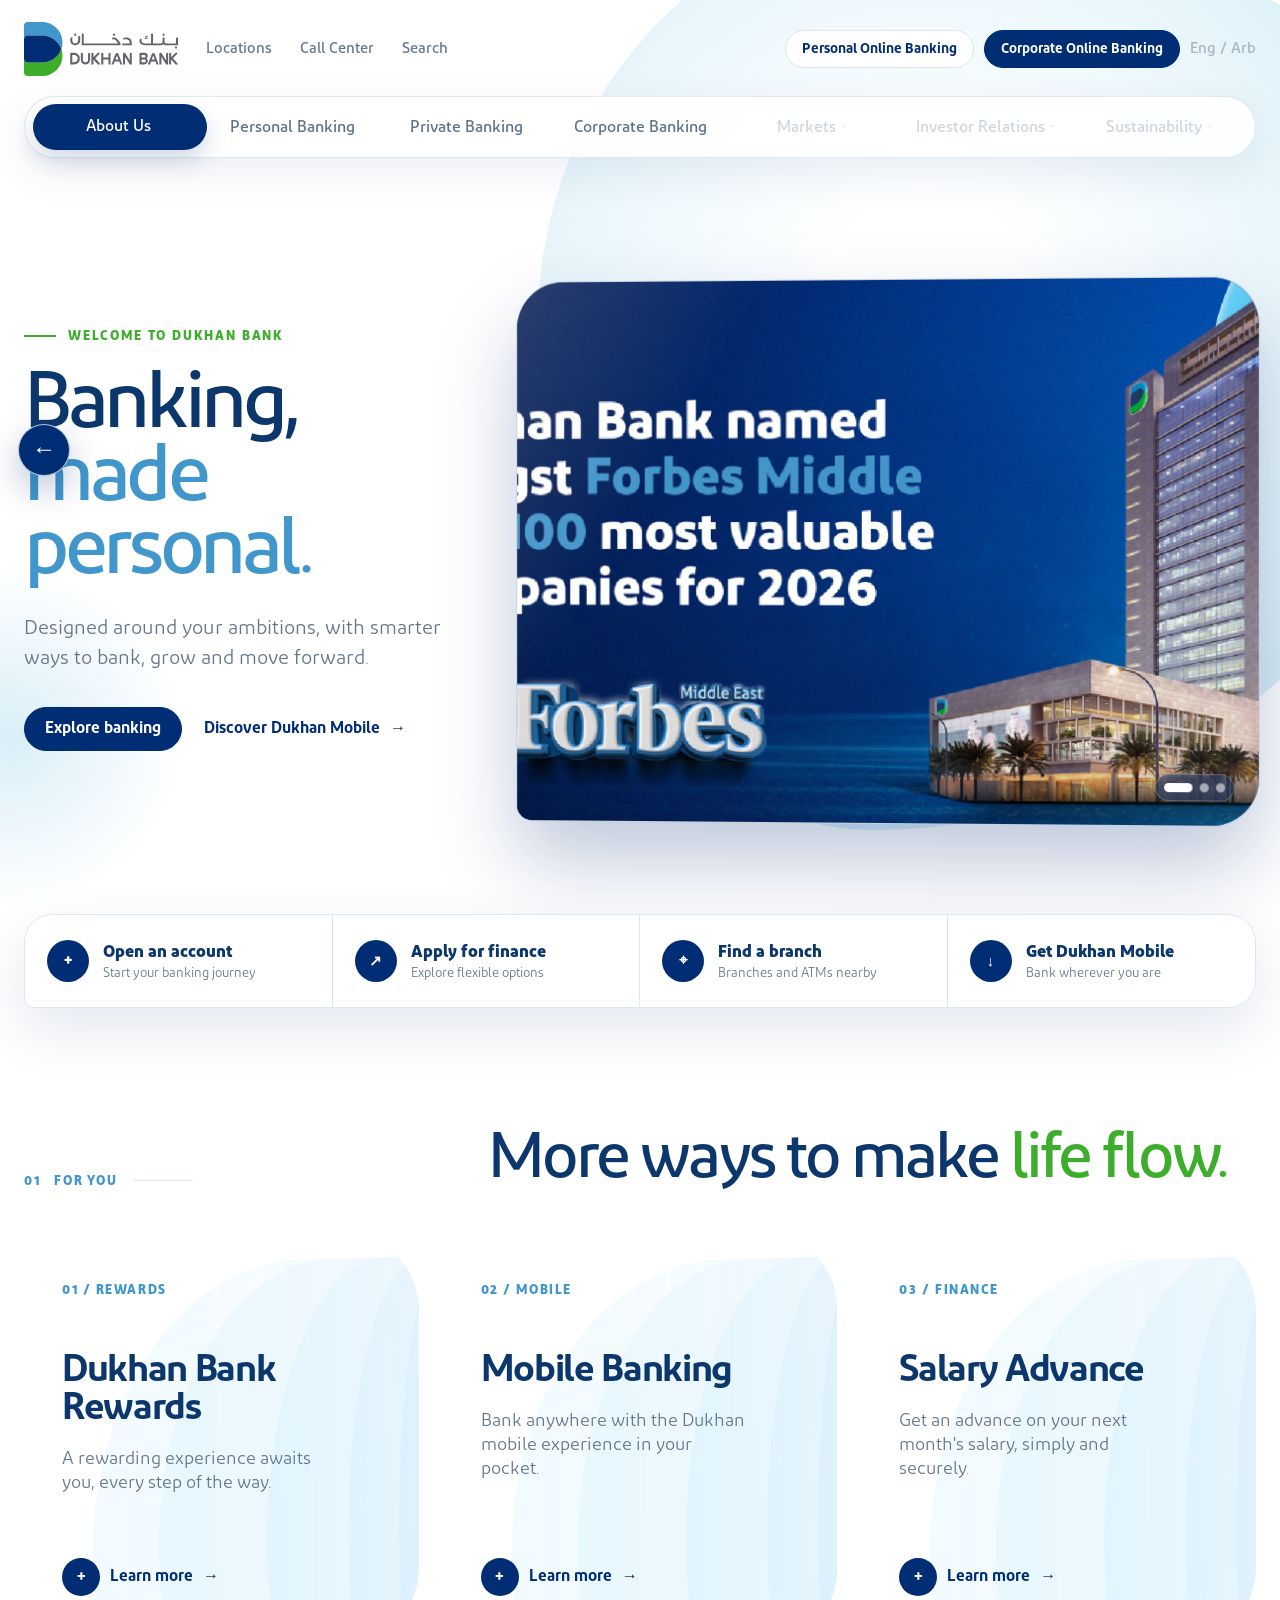
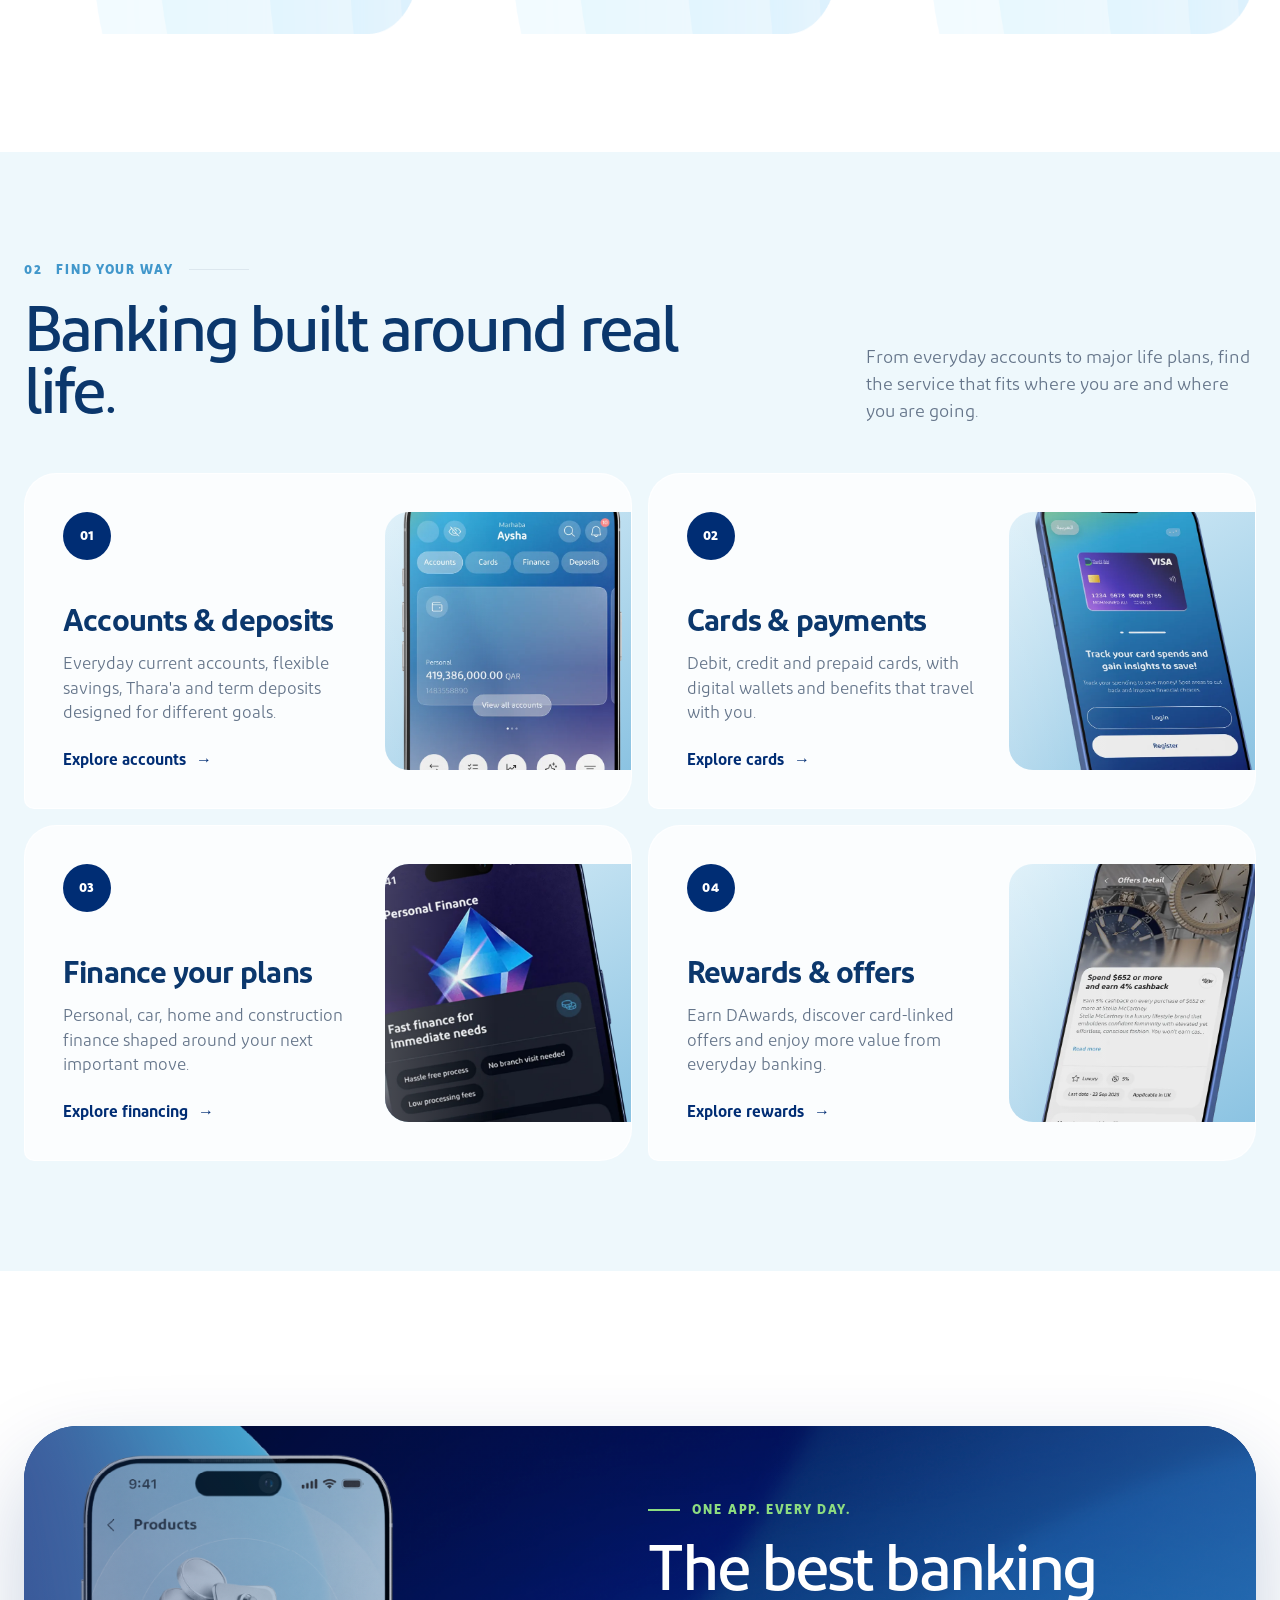
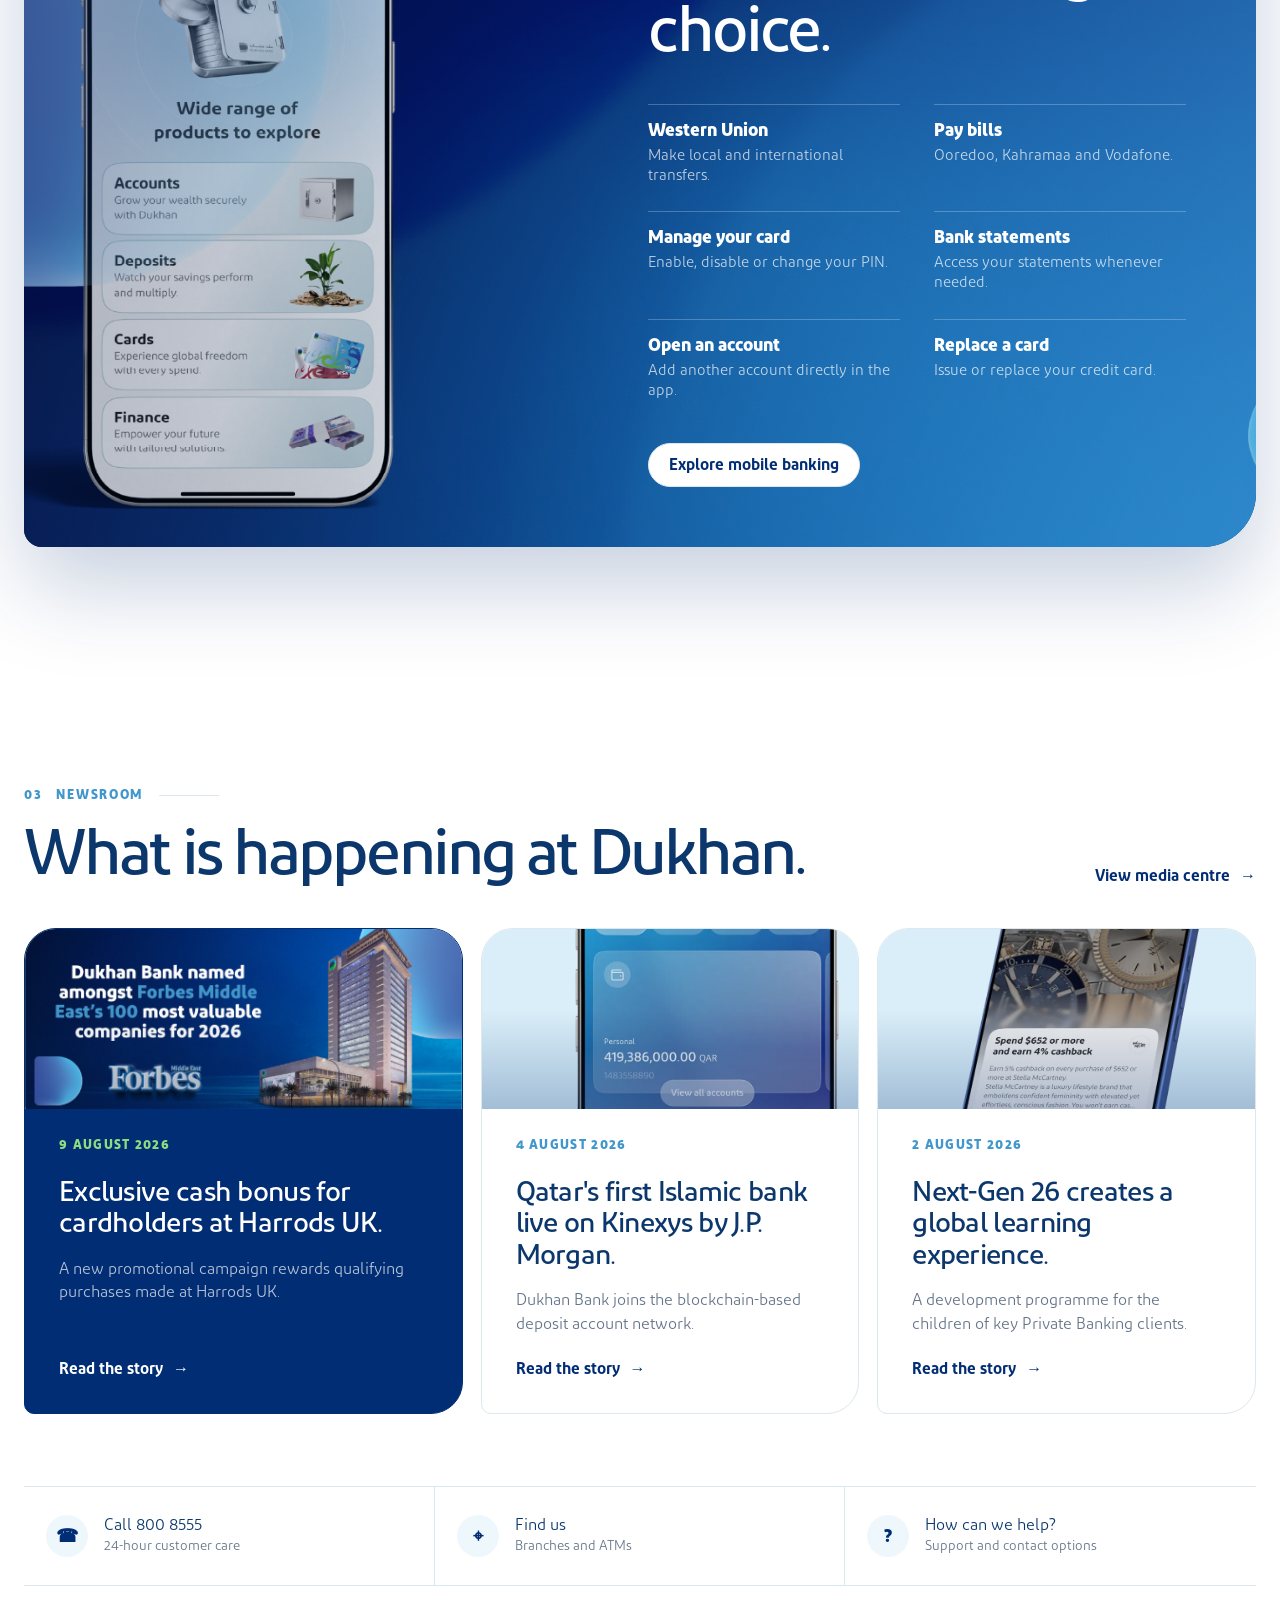
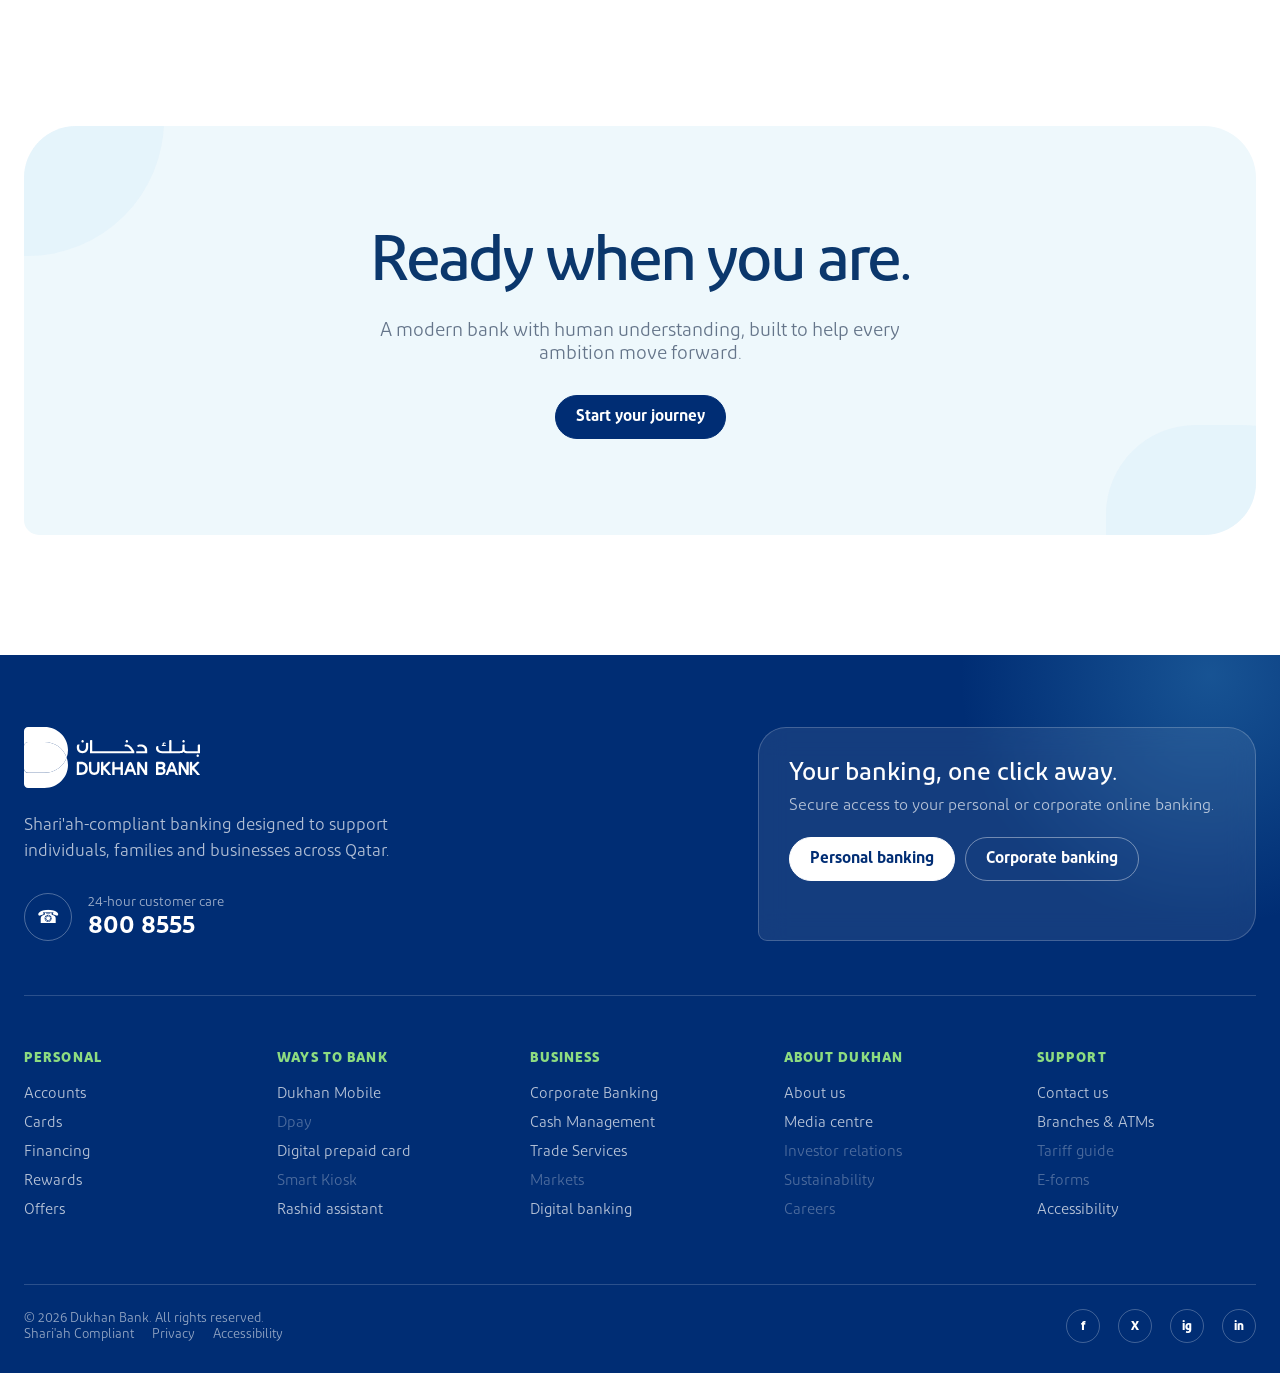
==== commit 6d9cf4ea: "Fix Option Two footer routes" ====
--- a/option-2/index.html
+++ b/option-2/index.html
@@ -316,7 +316,7 @@
     <div class="shell">
       <div class="footer-top">
         <div class="footer-brand">
-          <a class="brand-logo" href="./" aria-label="Dukhan Bank home"><img src="../images/logo.svg" alt="Dukhan Bank"></a>
+          <a class="brand-logo" href="./index.html" aria-label="Dukhan Bank home"><img src="../images/logo.svg" alt="Dukhan Bank"></a>
           <p>Shari'ah-compliant banking designed to support individuals, families and businesses across Qatar.</p>
           <div class="care"><span class="care-icon">☎</span><div><small>24-hour customer care</small><a href="tel:8008555">800 8555</a></div></div>
         </div>
@@ -327,11 +327,11 @@
         </div>
       </div>
       <div class="footer-directory">
-        <div class="footer-col"><h4>Personal</h4><a href="accounts/">Accounts</a><a href="cards/">Cards</a><a href="personal-finance/">Financing</a><a href="rewards/">Rewards</a><a href="cards/">Offers</a></div>
-        <div class="footer-col"><h4>Ways to bank</h4><a href="mobile-banking/">Dukhan Mobile</a><span class="disabled-link" aria-disabled="true">Dpay</span><a href="cards/">Digital prepaid card</a><span class="disabled-link" aria-disabled="true">Smart Kiosk</span><a href="mobile-banking/">Rashid assistant</a></div>
-        <div class="footer-col"><h4>Business</h4><a href="corporate-banking/">Corporate Banking</a><a href="corporate-banking/#products">Cash Management</a><a href="corporate-banking/#products">Trade Services</a><a href="corporate-banking/">Markets</a><a href="corporate-banking/#story">Digital banking</a></div>
-        <div class="footer-col"><h4>About Dukhan</h4><a href="about/">About us</a><a href="https://dukhanbank.com/media-center" target="_blank" rel="noopener">Media centre</a><span class="disabled-link" aria-disabled="true">Investor relations</span><span class="disabled-link" aria-disabled="true">Sustainability</span><span class="disabled-link" aria-disabled="true">Careers</span></div>
-        <div class="footer-col"><h4>Support</h4><a href="contact/">Contact us</a><a href="contact/">Branches &amp; ATMs</a><span class="disabled-link" aria-disabled="true">Tariff guide</span><span class="disabled-link" aria-disabled="true">E-forms</span><a href="https://dukhanbank.com/information/accessibility" target="_blank" rel="noopener">Accessibility</a></div>
+        <div class="footer-col"><h4>Personal</h4><a href="accounts/index.html">Accounts</a><a href="cards/index.html">Cards</a><a href="personal-finance/index.html">Financing</a><a href="rewards/index.html">Rewards</a><a href="cards/index.html">Offers</a></div>
+        <div class="footer-col"><h4>Ways to bank</h4><a href="mobile-banking/index.html">Dukhan Mobile</a><span class="disabled-link" aria-disabled="true">Dpay</span><a href="cards/index.html">Digital prepaid card</a><span class="disabled-link" aria-disabled="true">Smart Kiosk</span><a href="mobile-banking/index.html">Rashid assistant</a></div>
+        <div class="footer-col"><h4>Business</h4><a href="corporate-banking/index.html">Corporate Banking</a><a href="corporate-banking/index.html#products">Cash Management</a><a href="corporate-banking/index.html#products">Trade Services</a><span class="disabled-link" aria-disabled="true">Markets</span><a href="corporate-banking/index.html#story">Digital banking</a></div>
+        <div class="footer-col"><h4>About Dukhan</h4><a href="about/index.html">About us</a><a href="https://dukhanbank.com/media-center" target="_blank" rel="noopener">Media centre</a><span class="disabled-link" aria-disabled="true">Investor relations</span><span class="disabled-link" aria-disabled="true">Sustainability</span><span class="disabled-link" aria-disabled="true">Careers</span></div>
+        <div class="footer-col"><h4>Support</h4><a href="contact/index.html">Contact us</a><a href="contact/index.html">Branches &amp; ATMs</a><span class="disabled-link" aria-disabled="true">Tariff guide</span><span class="disabled-link" aria-disabled="true">E-forms</span><a href="https://dukhanbank.com/information/accessibility" target="_blank" rel="noopener">Accessibility</a></div>
       </div>
       <div class="footer-bottom">
         <div><span>© 2026 Dukhan Bank. All rights reserved.</span><div class="legal-links"><span>Shari'ah Compliant</span><a href="https://dukhanbank.com/information/privacy" target="_blank" rel="noopener">Privacy</a><a href="https://dukhanbank.com/information/accessibility" target="_blank" rel="noopener">Accessibility</a></div></div>
